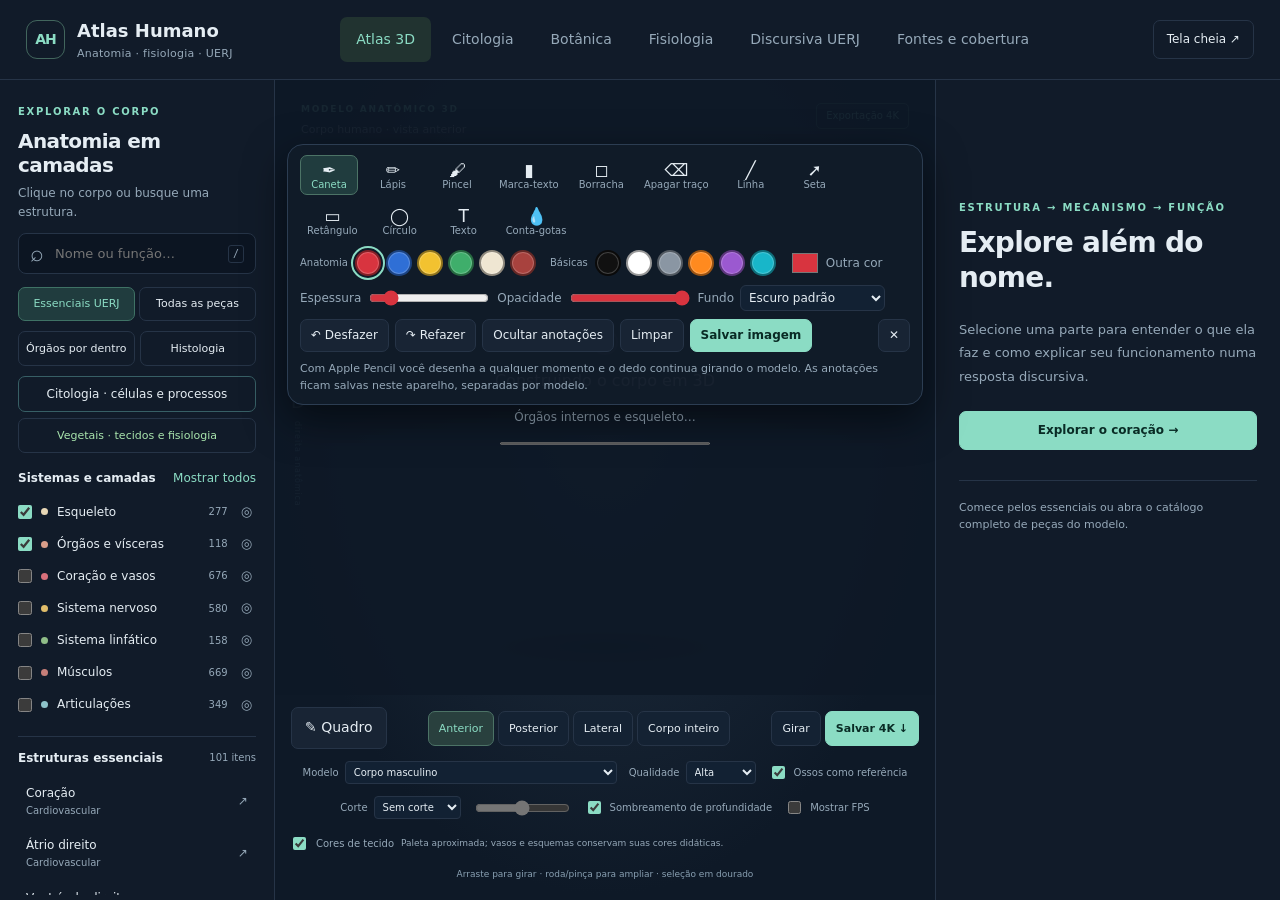
==== index.html @ 02a6680e "Quadro de anotações sobre o atlas Botão "✎ Quadro": caneta com pressão do Apple Pencil, lápis, pince" ====
<!doctype html>
<html lang="pt-BR">
<head>
  <meta charset="utf-8"><meta name="viewport" content="width=device-width,initial-scale=1,viewport-fit=cover">
  <meta name="theme-color" content="#111b29">
  <meta name="apple-mobile-web-app-capable" content="yes">
  <meta name="apple-mobile-web-app-status-bar-style" content="black-translucent">
  <meta name="apple-mobile-web-app-title" content="Atlas Humano">
  <link rel="manifest" href="manifest.webmanifest">
  <link rel="apple-touch-icon" href="icons/atlas-192.png">
  <title>Atlas Humano · Anatomia e fisiologia para a UERJ</title>
  <link rel="icon" href="data:image/svg+xml,%3Csvg xmlns='http://www.w3.org/2000/svg' viewBox='0 0 40 40'%3E%3Crect width='40' height='40' rx='10' fill='%23111b29'/%3E%3Cpath d='M8 22h7l4-12 4 21 4-9h5' fill='none' stroke='%238bdcc4' stroke-width='3'/%3E%3C/svg%3E">
  <link rel="stylesheet" href="styles.css">
  <script type="importmap">{"imports":{"three":"./vendor/build/three.module.js","three/addons/":"./vendor/examples/jsm/"}}</script>
</head>
<body>
  <header class="app-header">
    <a class="brand" href="#atlas" aria-label="Atlas Humano, início"><span class="brand-mark">AH</span><span>Atlas Humano<small>Anatomia · fisiologia · UERJ</small></span></a>
    <nav class="main-nav" aria-label="Áreas do programa">
      <button data-view="atlas" class="active" aria-pressed="true">Atlas 3D</button>
      <button id="go-cytology" aria-pressed="false">Citologia</button>
      <button id="go-botany" aria-pressed="false">Botânica</button>
      <button data-view="physiology" aria-pressed="false">Fisiologia</button>
      <button data-view="practice" aria-pressed="false">Discursiva UERJ</button>
      <button data-view="about" aria-pressed="false">Fontes e cobertura</button>
    </nav>
    <button class="quiet header-action" id="fullscreen" title="Abrir em tela cheia">Tela cheia ↗</button>
  </header>
  <div id="notice" class="notice" role="alert" hidden></div>
  <main>
    <section id="view-atlas" class="view atlas-layout" aria-label="Atlas anatômico tridimensional">
      <aside class="catalog-panel" id="catalog-panel">
        <button class="drawer-close tablet-only" data-close-drawer aria-label="Fechar catálogo">✕</button>
        <div class="panel-heading"><span class="eyebrow" id="catalog-eyebrow">EXPLORAR O CORPO</span><h1 id="catalog-heading">Anatomia em camadas</h1><p id="catalog-description">Clique no corpo ou busque uma estrutura.</p></div>
        <label class="search-field"><span aria-hidden="true">⌕</span><input id="search" type="search" placeholder="Nome ou função…" aria-label="Buscar estruturas por nome ou função" autocapitalize="none" spellcheck="false"><kbd>/</kbd></label>
        <div class="catalog-tabs" role="group" aria-label="Tipo de catálogo"><button id="core-tab" class="active" aria-pressed="true">Essenciais UERJ</button><button id="all-tab" aria-pressed="false">Todas as peças</button></div>
        <div class="study-tabs" role="group" aria-label="Explorar estruturas internas e tecidos"><button id="internal-tab" aria-pressed="false">Órgãos por dentro</button><button id="histology-tab" aria-pressed="false">Histologia</button></div>
        <div class="study-tabs cytology-tab-row"><button id="cytology-tab" aria-pressed="false">Citologia · células e processos</button></div>
        <div class="study-tabs botany-tab-row"><button id="botany-tab" aria-pressed="false">Vegetais · tecidos e fisiologia</button></div>
        <label id="botany-filter" class="study-filter" hidden>Tema <select id="botany-category"><option value="all">Todos os temas</option></select></label>
        <label id="study-filter" class="study-filter" hidden>Sistema <select id="study-system"><option value="all">Todos os sistemas</option></select></label>
        <label id="cytology-filter" class="study-filter" hidden>Tema <select id="cytology-category"><option value="all">Todos os temas</option></select></label>
        <div id="body-layer-controls">
        <div class="layer-heading"><h2>Sistemas e camadas</h2><button id="toggle-layers" class="text-button">Mostrar todos</button></div>
        <div id="layers" class="layer-list"></div>
        </div>
        <div class="list-heading"><h2 id="list-title">Estruturas essenciais</h2><span id="list-count"></span></div>
        <div id="structure-list" class="structure-list" aria-label="Catálogo de estruturas"></div>
        <div class="catalog-footer"><span class="status-dot"></span><span id="asset-status">Preparando o atlas…</span></div>
        <div class="offline-tools"><button id="download-offline" disabled>Disponível off-line</button><span id="offline-status" role="status">Preparando acesso off-line…</span><small id="install-hint" hidden>No Safari: Compartilhar → Adicionar à Tela de Início.</small></div>
      </aside>
      <div class="viewer-panel">
        <div class="viewer-top"><div><span class="eyebrow">MODELO ANATÔMICO 3D</span><p id="model-caption">Corpo humano · vista anterior</p></div><span class="quality-badge">Exportação 4K</span></div>
        <div id="viewport" class="viewport" role="img" aria-label="Modelo anatômico 3D. Arraste para girar, use a roda para aproximar; selecione também pelo catálogo."><canvas id="anatomy-canvas"></canvas><div id="selected-marker" aria-hidden="true" hidden><span></span></div><div id="hover-label" hidden></div><div id="fps-meter" class="fps-meter" aria-live="off" hidden></div><div id="selected-label" hidden></div><div class="orientation-label">D <span>direita anatômica</span></div><div class="viewer-loading" id="viewer-loading"><span class="loader"></span><strong>Construindo o corpo em 3D</strong><span id="load-detail">Carregando modelos locais…</span><progress id="load-progress" max="7" value="0"></progress></div></div>
        <div class="viewer-tools"><button id="open-catalog" class="tablet-only tool-toggle" aria-controls="catalog-panel" aria-expanded="false">☰ Catálogo</button><button id="open-board" class="tool-toggle" aria-pressed="false" title="Quadro de anotações">✎ Quadro</button><div class="camera-controls" role="group" aria-label="Vistas anatômicas"><button data-camera="front" class="active">Anterior</button><button data-camera="back">Posterior</button><button data-camera="left">Lateral</button><button id="fit-body">Corpo inteiro</button></div><div class="viewer-actions"><button id="auto-rotate" aria-pressed="false">Girar</button><button id="export-4k" class="primary">Salvar 4K ↓</button></div><button id="open-settings" class="tablet-only tool-toggle" aria-controls="viewer-settings" aria-expanded="false">Ajustes</button><button id="open-detail" class="tablet-only tool-toggle" aria-controls="detail-drawer" aria-expanded="false">Detalhes</button></div>
        <div id="board-panel" class="board-panel" hidden></div>
        <div id="study-path" class="study-path" hidden><button id="study-back">Voltar ao corpo</button><span id="study-path-label"></span><button id="study-related">Ver histologia</button></div>
        <div id="viewer-settings" class="viewer-settings">
        <div class="viewer-options"><label>Modelo <select id="model-mode"><option value="body">Corpo masculino</option><option value="female">Reprodutor feminino</option></select></label><label>Qualidade <select id="quality"><option value="1">Leve</option><option value="1.5" selected>Alta</option><option value="2">Máxima</option></select></label><label class="check"><input type="checkbox" id="context-bones" checked> Ossos como referência</label><label>Corte <select id="clip-mode"><option value="none">Sem corte</option><option value="sagittal">Sagital</option><option value="coronal">Coronal</option><option value="transverse">Transversal</option></select></label><input id="clip-position" type="range" min="0" max="100" value="50" aria-label="Posição do corte" disabled><label class="check"><input type="checkbox" id="ambient-occlusion" checked> Sombreamento de profundidade</label><label class="check"><input type="checkbox" id="show-fps"> Mostrar FPS</label></div>
        <label id="representation-controls" class="representation-controls" hidden>Vista <select id="model-representation"><option value="reference">Modelo anatômico</option><option value="diagram">Esquema funcional</option></select><small>Referência anatômica e explicação dos processos.</small></label>
        <label class="tissue-color-control"><input type="checkbox" id="tissue-colors" checked> Cores de tecido <small>Paleta aproximada; vasos e esquemas conservam suas cores didáticas.</small></label>
        <div class="viewer-help">Arraste para girar · roda/pinça para ampliar · seleção em dourado<span id="render-status"></span></div>
        </div>
      </div>
      <div class="detail-drawer" id="detail-drawer">
      <div class="drawer-grip tablet-only"><span class="grip-bar" aria-hidden="true"></span><button class="drawer-close" data-close-drawer aria-label="Fechar detalhes">✕</button></div>
      <aside class="detail-panel" id="detail-panel" aria-live="polite">
        <div class="detail-empty"><span class="eyebrow">ESTRUTURA → MECANISMO → FUNÇÃO</span><h2>Explore além do nome.</h2><p>Selecione uma parte para entender o que ela faz e como explicar seu funcionamento numa resposta discursiva.</p><button id="start-heart" class="primary">Explorar o coração →</button><div class="empty-tip">Comece pelos essenciais ou abra o catálogo completo de peças do modelo.</div></div>
      </aside>
      </div>
      <div id="drawer-scrim" class="drawer-scrim" hidden></div>
    </section>
    <section id="view-physiology" class="view content-view" hidden>
      <div class="content-intro"><span class="eyebrow">RELAÇÕES DE CAUSA E EFEITO</span><h1>Veja a fisiologia funcionar.</h1><p>Altere condições e observe mecanismos. As curvas são modelos didáticos; as escalas e limitações aparecem em cada módulo.</p></div>
      <div class="simulation-layout"><aside id="simulation-list" class="module-list" aria-label="Módulos de fisiologia"></aside><article id="simulation-panel" class="simulation-panel"></article></div>
      <section id="physiology-library" class="physiology-library" aria-label="Biblioteca de mecanismos fisiológicos dos órgãos"></section>
    </section>
    <section id="view-practice" class="view content-view" hidden>
      <div class="content-intro"><span class="eyebrow">BIOLOGIA DISCURSIVA</span><h1>Do modelo à explicação.</h1><p>Questões autorais inspiradas na UERJ. Treine nome técnico, mecanismo e consequência.</p></div>
      <div class="practice-toolbar"><label>Sistema <select id="practice-system"><option value="all">Todos os sistemas</option></select></label><button id="next-question" class="primary">Outra questão →</button></div>
      <article id="practice-panel" class="practice-panel"></article>
    </section>
    <section id="view-about" class="view content-view" hidden>
      <div class="content-intro"><span class="eyebrow">TRANSPARÊNCIA DO ATLAS</span><h1>Fontes, cobertura e representação.</h1><p>Um atlas educacional para explorar anatomia e conectar estruturas à fisiologia.</p></div><div id="about-content" class="about-grid"></div>
    </section>
  </main>
  <div id="toast" class="toast" role="status" hidden></div>
  <script type="module" src="app.js"></script>
</body>
</html>
---- styles.css ----
@font-face{font-family:Atlas;src:local("Segoe UI");font-display:swap}
:root{color-scheme:dark;--bg:#0c1420;--panel:#111b29;--surface:#182434;--text:#e5edf3;--muted:#96a9b9;--accent:#8bdcc4;--line:#263447;--selected:#203c3e;--danger:#f6ac9d;--radius:12px;font-family:Atlas,"Segoe UI",system-ui,sans-serif}
*{box-sizing:border-box}body{margin:0;background:var(--bg);color:var(--text);font-size:14px;line-height:1.55}button,input,select,textarea{font:inherit}button,a,select{touch-action:manipulation}button{border:1px solid var(--line);border-radius:7px;color:var(--text);background:var(--surface);padding:9px 13px;cursor:pointer;transition:background .15s,border-color .15s}button:hover{background:#223448;border-color:#637d8e}button:disabled{opacity:.45;cursor:wait}button:focus-visible,input:focus-visible,select:focus-visible,textarea:focus-visible,a:focus-visible{outline:2px solid var(--accent);outline-offset:3px}button.primary{background:var(--accent);color:#092b25;border-color:var(--accent);font-weight:600}button.primary:hover{background:#b2ebda}button.quiet{background:transparent}button.text-button{padding:0;background:none;border:0;color:var(--accent);font-size:12px}a{color:var(--accent);text-underline-offset:3px}h1,h2,h3,p{margin-top:0}h1{font-size:25px;line-height:1.22;font-weight:600;letter-spacing:-.6px}h2{font-size:18px;font-weight:600}h3{font-size:15px;font-weight:600}.eyebrow{display:block;font-size:10px;font-weight:600;letter-spacing:1.75px;color:var(--accent);margin-bottom:9px}.app-header{height:80px;padding:0 26px;display:flex;align-items:center;border-bottom:1px solid var(--line);gap:28px;background:var(--panel)}.brand{display:flex;align-items:center;gap:12px;text-decoration:none;color:var(--text);font-size:18px;font-weight:600;flex-shrink:0}.brand small{display:block;font-size:11px;font-weight:400;letter-spacing:.25px;color:var(--muted)}.brand-mark{display:grid;place-items:center;width:39px;height:39px;border:1px solid #42665d;border-radius:11px;color:var(--accent);font-size:14px;letter-spacing:-1px}.main-nav{display:flex;gap:5px;margin:auto}.main-nav button{background:transparent;border:0;color:var(--muted);padding:12px 16px;white-space:nowrap}.main-nav button.active{background:#213330;color:var(--accent)}.header-action{font-size:12px}.notice{padding:14px 24px;background:#412d26;color:#ffd7c4}.view[hidden]{display:none!important}.atlas-layout{display:grid;grid-template-columns:275px minmax(320px,1fr) 345px;min-height:calc(100dvh - 80px)}.catalog-panel{padding:24px 18px 14px;background:var(--panel);border-right:1px solid var(--line);display:flex;flex-direction:column;height:calc(100dvh - 80px);min-height:650px}.panel-heading h1{font-size:20px;margin-bottom:7px}.panel-heading p{font-size:12px;color:var(--muted)}.search-field{display:flex;align-items:center;background:#0c1522;border:1px solid var(--line);border-radius:8px;padding:8px 11px;gap:9px}.search-field>span{font-size:23px;line-height:1;color:var(--muted)}.search-field input{background:none;border:0;outline:0;color:var(--text);width:100%;min-width:0;font-size:13px}.search-field kbd{font-size:10px;color:var(--muted);border:1px solid var(--line);border-radius:3px;padding:0 4px}.catalog-tabs{display:flex;margin:13px 0 20px;gap:4px}.catalog-tabs button{font-size:11px;flex:1;padding:7px 4px;background:transparent}.catalog-tabs .active{background:var(--selected);border-color:#3f7265;color:var(--accent)}.layer-heading,.list-heading{display:flex;align-items:center;justify-content:space-between;gap:5px}.layer-heading h2,.list-heading h2{font-size:12px;margin:0}.layer-list{padding:8px 0 15px}.layer-row{display:flex;align-items:center;gap:9px;padding:5px 0;font-size:12px}.layer-row input{accent-color:var(--accent);margin:0;width:14px;height:14px}.layer-color{width:7px;height:7px;border-radius:50%;background:var(--system-color)}.layer-row .layer-text{flex:1}.layer-row .layer-count{font-size:10px;color:var(--muted)}.layer-row button{padding:1px 4px;border:0;background:transparent;font-size:13px;color:var(--muted)}.list-heading{padding:12px 0 8px;border-top:1px solid var(--line)}.list-heading span{font-size:10px;color:var(--muted)}.structure-list{flex:1;overflow-y:auto;min-height:120px;scrollbar-width:thin;scrollbar-color:#34475b transparent}.structure-item{display:flex;align-items:center;gap:9px;padding:9px 8px;width:100%;border:0;border-radius:6px;text-align:left;background:transparent}.structure-item:hover{background:#1b2c3d}.structure-item.active{background:var(--selected)}.structure-item .item-text{min-width:0;flex:1}.structure-item strong{display:block;font-size:12px;font-weight:500}.structure-item small{display:block;color:var(--muted);font-size:10px;overflow:hidden;text-overflow:ellipsis;white-space:nowrap}.structure-item .item-arrow{font-size:12px;color:var(--muted)}.structure-item .no-mesh{font-size:9px;color:#deb782}.catalog-footer{padding-top:13px;color:var(--muted);font-size:10px;display:flex;gap:7px;align-items:center}.status-dot{width:6px;height:6px;border-radius:50%;background:var(--accent)}.viewer-panel{position:relative;display:flex;flex-direction:column;background:radial-gradient(ellipse at 50% 40%,#202f40 0%,#0e1927 70%);height:calc(100dvh - 80px);min-height:650px}.viewer-top{position:absolute;top:23px;left:26px;right:26px;z-index:2;display:flex;align-items:flex-start;justify-content:space-between;pointer-events:none}.viewer-top .eyebrow{font-size:9px;margin-bottom:4px}.viewer-top p{font-size:11px;color:var(--muted)}.quality-badge{font-size:10px;padding:4px 9px;border:1px solid #426b61;border-radius:5px;color:var(--accent)}.viewport{flex:1;position:relative;min-height:390px;overflow:hidden}.viewport canvas{width:100%;height:100%;display:block;touch-action:none;outline:none}.orientation-label{position:absolute;top:50%;left:16px;color:#779aab;font-size:18px;pointer-events:none}.orientation-label span{display:block;font-size:8px;writing-mode:vertical-rl;letter-spacing:.9px;margin-top:5px}.viewer-loading{position:absolute;inset:0;display:flex;align-items:center;justify-content:center;gap:14px;flex-direction:column;background:#0e1927ee;z-index:3}.viewer-loading[hidden]{display:none}.viewer-loading strong{font-size:16px;font-weight:500}.viewer-loading>span:not(.loader){font-size:12px;color:var(--muted)}.viewer-loading progress{width:210px;height:5px;accent-color:var(--accent)}.loader{width:26px;height:26px;border:2px solid #334757;border-top-color:var(--accent);border-radius:50%;animation:spin 1s linear infinite}@keyframes spin{to{transform:rotate(360deg)}}.viewer-tools{display:flex;gap:10px;justify-content:space-between;align-items:center;padding:12px 16px 8px;flex-wrap:wrap}.camera-controls,.viewer-actions{display:flex;gap:4px}.camera-controls button,.viewer-actions button{font-size:11px;padding:8px 10px;background:#142233}.camera-controls button.active{background:#29403e;color:var(--accent);border-color:#4c7366}.viewer-actions .primary{background:var(--accent)}.viewer-actions button[aria-pressed=true]{border-color:var(--accent);color:var(--accent)}.viewer-options{display:flex;align-items:center;justify-content:center;gap:12px;padding:4px 16px 8px;flex-wrap:wrap}.viewer-options label{font-size:10px;color:var(--muted);display:flex;gap:6px;align-items:center}.viewer-options select{padding:4px;border:1px solid var(--line);border-radius:4px;background:#122133;color:var(--text);font-size:10px}.viewer-options .check input{accent-color:var(--accent)}.viewer-options>input{width:95px;accent-color:var(--accent)}.viewer-help{padding:8px 16px 14px;font-size:9px;color:#89a0b2;text-align:center}.viewer-help span{display:block;margin-top:4px;color:#688291}#hover-label,#selected-label{position:absolute;z-index:2;max-width:260px;pointer-events:none;border-radius:7px;padding:8px 12px;font-size:12px;border:1px solid #517768;background:#122c27ee;color:#d7ffee;box-shadow:0 3px 15px #0004}#selected-label{bottom:18px;left:50%;transform:translateX(-50%);max-width:85%;text-align:center}#selected-label small{display:block;font-size:10px;color:#9bd7c3}.detail-panel{padding:25px 23px;background:var(--panel);border-left:1px solid var(--line);height:calc(100dvh - 80px);min-height:650px;overflow-y:auto;scrollbar-width:thin;scrollbar-color:#34475b transparent}.detail-empty{padding-top:95px}.detail-empty h2{font-size:28px;letter-spacing:-.7px;line-height:1.25}.detail-empty p{color:var(--muted);font-size:13px;line-height:1.8}.detail-empty .primary{margin-top:10px;width:100%;font-size:12px}.empty-tip{font-size:11px;color:var(--muted);margin-top:30px;border-top:1px solid var(--line);padding-top:18px}.system-tag{display:inline-block;font-size:10px;color:var(--accent);border:1px solid #3e655b;border-radius:5px;padding:3px 7px;margin-bottom:14px}.detail-name{font-size:25px;font-weight:600;letter-spacing:-.5px;line-height:1.2;margin-bottom:7px}.detail-original{font-size:11px;color:var(--muted);margin-bottom:18px;overflow-wrap:anywhere}.detail-controls{display:flex;gap:5px;flex-wrap:wrap;padding-bottom:18px}.detail-controls button{font-size:11px;padding:7px 9px}.detail-block{padding:16px 0;border-top:1px solid var(--line)}.detail-block h3{font-size:10px;letter-spacing:1px;text-transform:uppercase;margin-bottom:8px;color:var(--muted)}.detail-block p{font-size:13px;line-height:1.75;margin:0}.detail-block.mechanism{color:#d0e8de}.detail-block.uerj{border-left:2px solid var(--accent);padding:14px;background:#192d2d;border-top:0;border-radius:0 7px 7px 0;margin:12px 0}.detail-block.uerj h3{color:var(--accent)}.detail-block.mistake p{font-size:12px;color:#f0c1a9}.detail-footnote{font-size:10px;color:var(--muted);margin-top:14px}.opacity-control{display:flex;align-items:center;gap:8px;color:var(--muted);font-size:11px;margin:5px 0 15px}.opacity-control input{accent-color:var(--accent);width:100%}.content-view{max-width:1280px;margin:auto;padding:45px 40px 80px}.content-intro{max-width:700px;margin-bottom:30px}.content-intro h1{font-size:36px;letter-spacing:-1px}.content-intro p{color:var(--muted);font-size:15px}.simulation-layout{display:grid;grid-template-columns:260px 1fr;gap:28px}.module-list{display:flex;flex-direction:column;gap:5px}.module-list button{text-align:left;padding:14px 15px;background:var(--panel);border-color:transparent}.module-list button.active{background:var(--selected);border-color:#3f7265}.module-list button small{display:block;font-size:11px;color:var(--muted);margin-top:3px}.simulation-panel,.practice-panel{background:var(--panel);padding:30px;border:1px solid var(--line);border-radius:var(--radius)}.simulation-panel>p{color:var(--muted)}.simulation-controls{display:grid;grid-template-columns:repeat(auto-fit,minmax(210px,1fr));gap:20px;margin:25px 0}.sim-parameter label{display:flex;justify-content:space-between;font-size:13px;gap:10px}.sim-parameter label output{font-variant-numeric:tabular-nums;color:var(--accent);white-space:nowrap}.sim-parameter input{width:100%;margin-top:10px;accent-color:var(--accent)}.sim-parameter small{font-size:10px;color:var(--muted)}.sim-chart{width:100%;height:290px;background:#0e1927;border-radius:9px;display:block}.sim-chart text{font-family:inherit}.sim-results{display:grid;grid-template-columns:1fr 1fr;gap:15px;margin:18px 0}.sim-result{padding:15px 17px;background:#1a2d33;border-radius:8px}.sim-result span{font-size:11px;color:var(--muted);display:block}.sim-result strong{font-size:20px;color:var(--accent);font-weight:500}.sim-result small{display:block;color:var(--muted);font-size:10px}.sim-explanation{border-left:2px solid var(--accent);padding-left:15px;line-height:1.8}.sim-explanation h3{margin-bottom:5px}.sim-explanation p{margin-bottom:10px}.sim-caveat{font-size:11px;color:var(--muted);border-top:1px solid var(--line);margin-top:20px;padding-top:15px}.sim-question{margin-top:20px;border-top:1px solid var(--line);padding-top:18px}.sim-question summary{cursor:pointer;color:var(--accent)}.sim-question p{padding-top:12px;margin-bottom:5px}.practice-toolbar{display:flex;justify-content:space-between;gap:15px;align-items:center;margin-bottom:20px}.practice-toolbar label{display:flex;gap:10px;align-items:center}.practice-toolbar select{background:var(--surface);color:var(--text);border:1px solid var(--line);border-radius:7px;padding:9px 12px}.practice-panel{max-width:850px;margin:auto}.question-index{font-size:11px;color:var(--accent);margin-bottom:12px}.practice-panel h2{font-size:23px}.practice-panel p{line-height:1.85}.practice-panel textarea{width:100%;min-height:150px;resize:vertical;background:#0c1522;color:var(--text);padding:14px;border:1px solid var(--line);border-radius:8px;margin-bottom:15px}.practice-actions{display:flex;gap:10px}.answer-panel{margin-top:22px;padding:20px;background:#1b3030;border-radius:8px}.answer-panel h3{color:var(--accent)}.answer-panel .rubric{font-size:12px;color:var(--muted)}.about-grid{display:grid;grid-template-columns:1fr 1fr;gap:20px}.about-section{background:var(--panel);border:1px solid var(--line);border-radius:12px;padding:26px}.about-section h2{font-size:20px}.about-section p,.about-section li{color:var(--muted);line-height:1.8;font-size:13px}.about-section ul{padding-left:18px}.about-section a{overflow-wrap:anywhere}.about-section.full{grid-column:1/-1}.coverage-stats{display:flex;gap:28px;margin-bottom:20px}.coverage-stats strong{display:block;font-size:29px;color:var(--accent);font-weight:500}.coverage-stats small{font-size:11px;color:var(--muted)}.toast{position:fixed;bottom:25px;left:50%;transform:translateX(-50%);background:#24483e;border:1px solid #5c8d7a;border-radius:9px;padding:12px 20px;z-index:10;max-width:90vw;font-size:13px;text-align:center}.unavailable{padding:12px;font-size:12px;color:var(--muted)}.model-availability{font-size:11px;padding:8px 10px;background:#2b2a24;color:#dbc998;border-radius:6px;margin-bottom:16px}.mobile-catalog{display:none}
@media(min-width:1800px){.atlas-layout{grid-template-columns:320px minmax(400px,1fr) 410px}.detail-panel{padding:32px}.detail-block p{font-size:15px}.catalog-panel{padding:28px}.structure-item strong{font-size:14px}.layer-row{font-size:14px}.viewer-help{font-size:11px}.viewer-tools button{font-size:13px}.viewer-options label,.viewer-options select{font-size:12px}}
@media(max-width:1200px){.atlas-layout{grid-template-columns:245px minmax(290px,1fr) 290px}.app-header{padding:0 18px;gap:15px}.main-nav button{padding:10px;font-size:12px}.header-action{display:none}.detail-panel{padding:22px 18px}.viewer-tools{padding:10px}.camera-controls button,.viewer-actions button{padding:7px;font-size:10px}.viewer-options{gap:7px}.content-view{padding:35px 25px}}
@media(max-width:960px){.atlas-layout{grid-template-columns:245px 1fr}.detail-panel{grid-column:1/-1;height:auto;min-height:0;border-left:0;border-top:1px solid var(--line);padding:25px;overflow:visible}.detail-empty{padding-top:0}.detail-empty h2{font-size:25px}.detail-empty .primary{max-width:250px}.detail-block{padding:14px 0}.catalog-panel,.viewer-panel{height:700px;min-height:0}.app-header{height:auto;min-height:80px;flex-wrap:wrap;padding:16px 20px;gap:14px}.main-nav{margin:0 0 0 auto}.brand small{font-size:10px}.main-nav button{font-size:11px;padding:9px}.simulation-layout{grid-template-columns:210px 1fr;gap:18px}.simulation-panel{padding:22px}}
@media(max-width:650px){.app-header{padding:14px 16px;gap:12px}.brand{font-size:16px}.brand-mark{width:34px;height:34px}.main-nav{width:100%;justify-content:space-between;gap:2px}.main-nav button{font-size:11px;padding:9px 7px}.atlas-layout{display:flex;flex-direction:column}.viewer-panel{height:600px;min-height:530px;order:0}.catalog-panel{order:1;height:auto;min-height:0;border-right:0;border-top:1px solid var(--line);padding:22px 18px}.detail-panel{order:2}.catalog-panel .panel-heading{display:none}.layer-list{display:grid;grid-template-columns:1fr 1fr;gap:0 14px}.structure-list{max-height:280px;min-height:160px}.viewer-top{left:18px;right:18px;top:18px}.viewer-tools{justify-content:center;gap:8px}.viewer-help{font-size:9px}.viewer-options>input{width:70px}.viewer-options label{font-size:10px}.content-view{padding:30px 18px 60px}.content-intro h1{font-size:28px}.content-intro p{font-size:13px}.simulation-layout{grid-template-columns:1fr}.module-list{display:grid;grid-template-columns:1fr 1fr}.module-list button{font-size:12px;padding:10px}.module-list button small{font-size:10px}.simulation-panel,.practice-panel{padding:20px}.sim-results{gap:8px}.sim-result{padding:12px}.sim-result strong{font-size:17px}.sim-chart{height:240px}.about-grid{grid-template-columns:1fr}.about-section.full{grid-column:auto}.practice-toolbar{align-items:flex-start;flex-wrap:wrap}.practice-toolbar label{font-size:12px}.practice-toolbar select{max-width:210px}.coverage-stats{gap:18px}.coverage-stats strong{font-size:24px}.detail-name{font-size:26px}.viewer-loading strong{font-size:14px}.sim-parameter input{min-height:32px}button{min-height:34px}}
@media(prefers-reduced-motion:reduce){*{transition:none!important}.loader{animation:none}}
.search-suggestion{font-size:11px;line-height:1.6;color:var(--accent);padding:10px 12px;border:1px solid #36594f;border-radius:7px;margin:6px 0 10px;background:#192d2d}
.offline-tools{display:flex;flex-direction:column;gap:6px;padding-top:12px;border-top:1px solid var(--line);margin-top:12px}
.offline-tools button{font-size:11px;padding:7px 9px;align-self:flex-start}.offline-tools span,.offline-tools small{font-size:10px;line-height:1.5;color:var(--muted)}
.touch-device button{min-height:44px}.touch-device .viewer-options select{min-height:38px;font-size:12px}.touch-device .viewer-options input[type=range],.touch-device .opacity-control input{min-height:40px}.touch-device .layer-row{min-height:44px}.touch-device .layer-row input[type=checkbox]{width:18px;height:18px}.touch-device .search-field input{font-size:16px}.touch-device .structure-item{min-height:50px}.touch-device .main-nav button{min-height:44px}.touch-device .offline-tools button{min-height:44px}.touch-device .viewer-help{font-size:11px}
@media (min-width:651px) and (max-width:1200px){.touch-device .atlas-layout{grid-template-columns:250px minmax(0,1fr)}.touch-device .catalog-panel,.touch-device .viewer-panel{height:calc(100dvh - 100px);min-height:620px}.touch-device .detail-panel{grid-column:1/-1;height:auto;min-height:0;border-left:0;border-top:1px solid var(--line);overflow:visible}.touch-device .detail-empty{padding-top:0}.touch-device .viewer-tools{gap:8px}.touch-device .viewer-actions{flex-wrap:wrap;justify-content:center}.touch-device .camera-controls{flex-wrap:wrap}.touch-device .viewer-options{padding:8px;gap:10px}.touch-device .app-header{height:auto;min-height:80px}.touch-device .simulation-layout{grid-template-columns:210px minmax(0,1fr)}}
body{padding-bottom:env(safe-area-inset-bottom)}
.catalog-panel{overflow-y:auto}
.tissue-color-control{display:flex;align-items:center;flex-wrap:wrap;gap:7px;padding:7px 14px;color:var(--muted);font-size:10px}.tissue-color-control input{accent-color:var(--accent)}.tissue-color-control small{font-size:9px}.touch-device .tissue-color-control{font-size:12px;min-height:44px}.touch-device .tissue-color-control input{width:18px;height:18px}.touch-device .tissue-color-control small{font-size:10px}
.study-tabs{display:flex;gap:5px;margin:-10px 0 16px}.study-tabs button{flex:1;font-size:11px;padding:8px 5px;background:transparent}.study-tabs button.active{background:#213b3c;border-color:#4c8074;color:var(--accent)}.study-filter{display:flex;align-items:center;gap:8px;font-size:11px;color:var(--muted);margin-bottom:12px}.study-filter select{min-width:0;width:100%;background:var(--surface);color:var(--text);border:1px solid var(--line);border-radius:6px;padding:8px;font-size:11px}.study-filter[hidden],.study-path[hidden],#body-layer-controls[hidden]{display:none}.study-path{display:flex;align-items:center;gap:8px;padding:9px 14px;border-top:1px solid var(--line);background:#152634}.study-path button{font-size:10px;padding:7px 9px;white-space:normal}.study-path span{flex:1;color:var(--muted);font-size:10px;min-width:0}.study-path button:last-child{color:var(--accent)}.study-intro{font-size:11px;color:var(--muted);margin:8px 0 14px;line-height:1.7}.study-links{display:flex;flex-wrap:wrap;gap:7px;margin:14px 0}.study-links button{font-size:11px;color:var(--accent)}.study-parts{border:1px solid #334959;background:#152330;border-radius:8px;padding:12px;margin:18px 0}.study-parts h3{font-size:12px;color:var(--accent);margin-bottom:9px}.study-parts-list{display:flex;flex-wrap:wrap;gap:5px}.study-parts-list button{font-size:10px;text-align:left;padding:6px 8px;background:#1b2c3b}.study-parts-list button.active{background:#29453f;border-color:#659989}.study-representation{font-size:11px;color:#c3ae8b;line-height:1.65;padding:10px 12px;background:#2b2822;border-radius:7px}.study-sources{font-size:10px;color:var(--muted);margin-top:14px}.study-empty-count{color:var(--accent)}.touch-device .study-filter select{min-height:44px}.touch-device .study-parts-list button{font-size:12px}.touch-device .study-tabs button{font-size:12px}
.cytology-tab-row{margin-top:-6px}.cytology-tab-row button{font-size:12px;border-color:#375f65}.cytology-tab-row button.active{background:#203d43;color:#9adfdc;border-color:#528c91}.cytology-ideas ul,.cytology-comparison ul{padding-left:18px;margin-bottom:0}.cytology-ideas li,.cytology-comparison li{font-size:12px;line-height:1.75;margin:7px 0}.cytology-sequence ol{padding-left:24px;margin-bottom:0}.cytology-sequence li{padding-left:4px;color:var(--accent);font-size:12px;margin:12px 0}.cytology-sequence li strong{color:var(--text)}.cytology-sequence p{margin:4px 0;color:var(--muted);font-size:12px;line-height:1.75}.cytology-related{padding:9px 0}.touch-device .cytology-related button{font-size:12px}
@media(max-width:650px){.main-nav{flex-wrap:wrap;justify-content:flex-start}.main-nav button{flex:1 0 auto}.cytology-tab-row button{font-size:12px}.cytology-ideas li,.cytology-comparison li,.cytology-sequence li,.cytology-sequence p{font-size:13px}}
.cytology-calculator{padding:14px;border:1px solid #385764;border-radius:8px;background:#152833;margin:18px 0}.cytology-calculator h3{font-size:13px;color:var(--accent)}.cytology-calculator label{display:flex;flex-wrap:wrap;align-items:center;gap:8px;font-size:12px;color:var(--text);margin:10px 0}.cytology-calculator input{width:90px;max-width:100%;padding:7px;background:#0d1c28;color:var(--text);border:1px solid var(--line);border-radius:5px}.cytology-calculator p{font-size:11px;line-height:1.75;color:var(--muted)}.cytology-calculator output{display:block;font-size:24px;font-weight:600;color:var(--accent);margin:12px 0}.cytology-table{overflow:auto;max-width:100%;font-size:10px}.cytology-table table{border-collapse:collapse;width:100%;min-width:270px}.cytology-table caption{text-align:left;padding:10px 0;color:var(--accent)}.cytology-table th,.cytology-table td{text-align:left;vertical-align:top;border-bottom:1px solid #2d4654;padding:8px 5px}.cytology-table th{font-weight:600}.cytology-table td:nth-child(n+3){font-variant-numeric:tabular-nums}.cytology-calc-note{margin:12px 0 0}.touch-device .cytology-calculator input{min-height:44px;font-size:16px}.touch-device .cytology-calculator p{font-size:12px}
/* Anatomical references and functional diagrams offer different views of the same organ. */
.representation-controls{display:flex;align-items:center;gap:8px;flex-wrap:wrap;font-size:11px;color:var(--muted,#9fb9c8);padding:8px 16px 0}
.representation-controls select{padding:5px 8px;border-radius:6px;background:#132333;color:#cbe6eb;border:1px solid #304354;font:inherit}
.representation-controls small{font-size:10px}
.representation-controls[hidden]{display:none}
.study-direct-selection{margin:0 0 14px;font-size:12px;color:var(--accent);width:100%;text-align:left}
.touch-device .representation-controls select{min-height:44px;max-width:100%}
.touch-device .study-parts-list button{min-height:44px}
#selected-marker{position:absolute;z-index:3;width:28px;height:28px;transform:translate(-50%,-50%);border:2px solid #ffd36b;border-radius:50%;box-shadow:0 0 0 2px #111b29aa,0 0 12px #ffd36b88;pointer-events:none}
#selected-marker[hidden]{display:none}
#selected-marker span{position:absolute;inset:-3px;border:2px solid #ffd36b;border-radius:50%;opacity:0}
#selected-marker.selection-pulse span{animation:selected-marker-pulse 1s ease-out 2}
@keyframes selected-marker-pulse{0%{transform:scale(1);opacity:.8}100%{transform:scale(2.3);opacity:0}}
@media(prefers-reduced-motion:reduce){#selected-marker.selection-pulse span{animation:none}}
.learning-detail{padding:17px 0;border-top:1px solid var(--line);margin-top:15px}.learning-detail>h3,.learning-profile>summary,.microscopy-reference>summary{font-size:13px;color:var(--accent);line-height:1.6}.learning-section{padding:8px 0}.learning-section h4{font-size:11px;color:#cfdeea;line-height:1.7;margin:0 0 5px}.learning-section p{font-size:12px;color:var(--muted);line-height:1.8;margin:0}.learning-profile,.microscopy-reference{padding:13px;border:1px solid #355464;border-radius:8px;margin:16px 0;background:#132432}.learning-profile summary,.microscopy-reference summary{cursor:pointer}.microscopy-reference figure{margin:14px 0 0}.microscopy-reference img{width:100%;height:auto;max-height:350px;object-fit:contain;background:#e9e1df;border-radius:5px}.microscopy-reference figcaption{font-size:11px;line-height:1.7;color:var(--muted);margin:10px 0}.microscopy-reference figure>a{font-size:11px;line-height:1.7}.physiology-library{margin-top:42px;padding-top:32px;border-top:1px solid var(--line)}.physiology-library-heading h2{font-size:26px;margin:9px 0}.physiology-library-heading p{font-size:13px;color:var(--muted);line-height:1.8}.physiology-library-toolbar{display:flex;gap:12px;margin:20px 0}.physiology-library-toolbar input,.physiology-library-toolbar select{padding:12px;background:#132432;color:var(--text);border:1px solid #355464;border-radius:7px;font:inherit;font-size:13px;min-width:0}.physiology-library-toolbar input{flex:1}.physiology-library-list{display:grid;grid-template-columns:repeat(2,minmax(0,1fr));gap:12px;align-items:start}.physiology-organ{padding:17px;border:1px solid #355464;border-radius:8px;background:#111e2d}.physiology-organ>summary{font-size:15px;cursor:pointer;color:#cfdeea;line-height:1.7}.physiology-organ .learning-profile{border:0;padding:0;background:transparent}.physiology-organ .learning-profile>summary{display:none}.physiology-organ button{margin-top:10px;font-size:12px}.touch-device .learning-section p{font-size:13px}.touch-device .learning-section h4{font-size:12px}@media(max-width:650px){.physiology-library-list{grid-template-columns:1fr}.physiology-library-toolbar{flex-direction:column}.physiology-library-toolbar input{font-size:16px}.learning-section p{font-size:13px}}
.touch-device .learning-profile>summary,.touch-device .microscopy-reference>summary,.touch-device .physiology-organ>summary{min-height:44px;padding:10px 0;font-size:14px;line-height:1.7}
.microscopy-examine{display:block;margin:12px 0;font-size:12px;min-height:44px}.microscopy-dialog{width:min(1200px,96vw);height:min(940px,94dvh);max-width:96vw;max-height:94dvh;margin:auto;padding:20px;border:1px solid #526a79;border-radius:12px;color:var(--text);background:var(--panel);box-shadow:0 20px 80px #0008;overflow:hidden}.microscopy-dialog[open]{display:flex;flex-direction:column;gap:12px}.microscopy-dialog::backdrop{background:#050b14dd}.microscopy-dialog-header{display:flex;align-items:center;justify-content:space-between;gap:15px}.microscopy-dialog-header h2{margin:0;font-size:18px;line-height:1.4}.microscopy-dialog-header button{flex-shrink:0;min-height:44px}.microscopy-dialog-toolbar{display:flex;align-items:center;gap:7px;flex-wrap:wrap}.microscopy-dialog-toolbar button{min-height:44px}.microscopy-zoom-status{font-size:12px;color:var(--accent);margin-left:auto}.microscopy-dialog-help{font-size:12px;color:var(--muted);margin:0;line-height:1.6}.microscopy-slide-viewport{position:relative;flex:1;min-height:120px;width:100%;overflow:hidden;background:#e8e4df;touch-action:none;outline-offset:3px;border-radius:6px;overscroll-behavior:contain}.microscopy-slide-viewport.can-pan{cursor:grab}.microscopy-slide-viewport.can-pan:active{cursor:grabbing}.microscopy-slide-viewport:focus-visible{outline:2px solid var(--accent)}.microscopy-slide-image{position:absolute;top:0;left:0;max-width:none;max-height:none;transform-origin:0 0;pointer-events:none;user-select:none;-webkit-user-select:none}.microscopy-dialog-footer{max-height:160px;overflow:auto;flex-shrink:0;font-size:11px;color:var(--muted);line-height:1.6}.microscopy-dialog-footer p{margin:0 0 5px}.microscopy-dialog-footer a{display:inline-block;padding:4px 0}@media(max-width:650px){.microscopy-dialog{padding:12px;gap:8px}.microscopy-dialog-header h2{font-size:15px}.microscopy-dialog-toolbar button{padding:8px 10px;font-size:12px}.microscopy-zoom-status{width:100%;margin:0}.microscopy-dialog-help{font-size:11px}.microscopy-dialog-footer{max-height:125px}}@media(prefers-reduced-motion:reduce){.microscopy-dialog,.microscopy-slide-image{animation:none!important;transition:none!important}}
.learning-scope-note{padding:12px;border-left:3px solid var(--accent);background:#142c36;color:#c0d7dd;font-size:12px;line-height:1.8}.organ-regulation-link{margin:12px 0;min-height:44px;font-size:12px;color:var(--accent)}.learning-section[data-organ-regulation]{border-left:3px solid #718bae;padding:10px 12px;background:#172b3a}.learning-section[data-organ-regulation]:focus{outline:2px solid var(--accent);outline-offset:3px}

.study-connections{margin:14px 0;padding:12px;border:1px solid #3a6871;border-radius:12px;background:#122c34}
.study-connections h3{margin-top:0;color:var(--accent);font-size:14px}
.study-connection-path{display:flex;gap:6px;flex-wrap:wrap;margin-bottom:10px}
.study-connection-path button,.study-connection-card button,.study-organ-return{min-height:44px;white-space:normal;text-align:left}
.study-connection-path button{font-size:11px;padding:7px 9px}
.study-connection-card{border-top:1px solid #2c4954;padding-top:10px;margin-top:10px}
.study-connection-card button{width:100%;font-size:13px;font-weight:600;color:#d7f5eb}
.study-connection-card small{display:block;margin-top:5px;color:#8ab8b0;font-size:10px}
.study-connection-card p,.study-connection-relation{font-size:12px;line-height:1.75;color:#c4dbe0}
.study-organ-return{margin-top:10px;color:var(--accent);width:100%}
.microscopy-annotations-overlay{position:absolute;inset:0;pointer-events:none;overflow:hidden}
.microscopy-annotation-marker{position:absolute;transform:translate(-50%,-50%);pointer-events:auto;width:44px;min-height:44px;padding:0;border-radius:50%;background:#173748d9;color:#fff;border:2px solid #f4ce76;font-weight:700}
.microscopy-annotation-marker[aria-pressed=true],.microscopy-annotation-item[aria-pressed=true]{background:#f4ce76;color:#182331}
.microscopy-annotation-section{padding:12px 16px}
.microscopy-annotation-list{display:flex;gap:8px;flex-wrap:wrap}
.microscopy-annotation-item{min-height:44px}
.microscopy-annotation-description{font-size:13px;line-height:1.7}
.microscopy-compare{min-height:44px;white-space:normal}

.microscopy-annotation-section{max-height:210px;overflow:auto;flex-shrink:0}
.model-coverage p{font-size:12px;line-height:1.8;color:var(--muted)}
.model-coverage a{font-size:12px;display:inline-block;padding:10px 0}
.model-coverage-scroll{overflow:auto;max-height:500px}
.model-coverage-table{border-collapse:collapse;width:100%;font-size:12px}
.model-coverage-table caption{text-align:left;color:var(--muted);padding:10px 0;line-height:1.7}
.model-coverage-table th,.model-coverage-table td{text-align:left;padding:12px;border-bottom:1px solid var(--line);vertical-align:top}
@media(max-height:700px){.microscopy-dialog{overflow:auto}.microscopy-slide-viewport{flex:none;height:42vh;min-height:140px}.microscopy-dialog-footer,.microscopy-annotation-section{max-height:none;overflow:visible}}

.main-nav{min-width:0;overflow-x:auto;overscroll-behavior-inline:contain}.main-nav button{flex-shrink:0;white-space:nowrap}.botany-tab-row button{width:100%;color:#a9e5ad}.botany-learning p{font-size:12px;line-height:1.8;color:var(--muted)}
.viewer-options label[hidden]{display:none}
.entry-context-note,.surface-retry{padding:12px;border:1px solid #456375;border-radius:7px;color:#c5dbe5;background:#162937;font-size:12px;line-height:1.7;margin:14px 0}.surface-retry button{margin-top:8px;min-height:44px}.practice-draft-status{font-size:12px;color:var(--accent);min-height:1.7em}.practice-rubric{padding-left:22px;line-height:1.8}.practice-rubric li{margin:9px 0}.practice-rubric strong{color:var(--accent)}

/* Tablet layout (tablet-ui.js): full-screen viewer, catalog/details/settings as drawers, 44px touch targets. */
.tablet-only{display:none}
.viewer-settings,.detail-drawer{display:contents}
.tablet-ui{--header-h:calc(60px + env(safe-area-inset-top));--ease-out:cubic-bezier(.22,.8,.24,1);--sheet-h:min(52%,560px);--drawer-w:min(390px,40vw)}
.tablet-ui [hidden]{display:none!important}
.tablet-ui body{font-size:15px;padding-bottom:0;overscroll-behavior:none}
.tablet-ui .app-header{position:relative;z-index:8;height:var(--header-h);min-height:0;flex-wrap:nowrap;gap:16px;padding:env(safe-area-inset-top) max(18px,env(safe-area-inset-right)) 0 max(18px,env(safe-area-inset-left))}
.tablet-ui .brand{font-size:17px}.tablet-ui .brand small{display:none}.tablet-ui .brand-mark{width:36px;height:36px}
.tablet-ui .main-nav{margin:0 0 0 auto;gap:4px;width:auto}
.tablet-ui .main-nav button{flex:0 0 auto;min-height:44px;padding:0 14px;font-size:14px;border-radius:11px}
.tablet-portrait .main-nav button{padding:0 10px;font-size:13px}
.tablet-ui .header-action{display:none}
.tablet-ui .tablet-only{display:inline-flex;align-items:center;justify-content:center}
.tablet-ui .atlas-layout{display:block;position:relative;height:calc(100dvh - var(--header-h));min-height:0;overflow:hidden}
.tablet-ui .viewer-panel{height:100%;min-height:0}
.tablet-ui .viewport{min-height:0}
.tablet-ui .viewer-top{top:16px;left:max(20px,env(safe-area-inset-left));right:20px}
.tablet-ui .viewer-top .eyebrow{font-size:11px}.tablet-ui .viewer-top>div{min-width:0;max-width:min(620px,100%)}.tablet-ui .viewer-top p{font-size:13px;margin:0;white-space:nowrap;overflow:hidden;text-overflow:ellipsis}
.tablet-ui .quality-badge{display:none}
.tablet-ui .orientation-label{left:max(16px,env(safe-area-inset-left))}

/* Floating toolbar */
.tablet-ui .viewer-tools{position:absolute;z-index:4;left:50%;bottom:calc(14px + env(safe-area-inset-bottom));transform:translateX(-50%);flex-wrap:nowrap;gap:4px;padding:6px;max-width:calc(100% - 24px);overflow-x:auto;scrollbar-width:none;border:1px solid #2c3d52;border-radius:17px;background:rgba(17,27,41,.95);box-shadow:0 12px 32px #0007;transition:bottom .34s var(--ease-out),left .34s var(--ease-out)}
.tablet-ui .viewer-tools button,.tablet-ui .viewer-actions button{min-height:44px;padding:0 13px;font-size:14px;border-radius:12px;white-space:nowrap;background:transparent;border-color:transparent}
.tablet-ui .camera-controls button.active{background:#29403e;border-color:#4c7366}
.tablet-ui .tool-toggle[aria-expanded=true]{background:var(--selected);border-color:#4c7366;color:var(--accent)}
.tablet-ui #open-catalog{color:var(--accent)}
.tablet-ui .atlas-layout[data-detail=open] .viewer-tools{left:calc((100% - var(--drawer-w) - 12px)/2)}
.tablet-portrait .atlas-layout[data-detail=open] .viewer-tools{left:50%;bottom:calc(var(--sheet-h) + 12px)}

/* Study trail floats under the caption */
.tablet-ui .study-path{position:absolute;z-index:3;top:62px;left:max(16px,env(safe-area-inset-left));max-width:min(620px,calc(100% - 32px));gap:6px;padding:5px;border:1px solid #2c3d52;border-radius:15px;background:rgba(21,38,52,.96)}
.tablet-ui .study-path button{min-height:40px;font-size:13px;padding:0 12px;border-radius:11px}
.tablet-ui .study-path span{font-size:13px}

/* Settings popover */
.tablet-ui .viewer-settings{display:flex;flex-direction:column;gap:12px;position:absolute;z-index:6;right:16px;bottom:calc(84px + env(safe-area-inset-bottom));width:min(380px,calc(100% - 32px));max-height:calc(100% - 120px);overflow-y:auto;padding:16px;border:1px solid #2c3d52;border-radius:18px;background:rgba(17,27,41,.97);box-shadow:0 18px 44px #0009;transform-origin:bottom right;opacity:0;visibility:hidden;transform:translateY(10px) scale(.97);transition:opacity .18s,transform .24s var(--ease-out),visibility 0s .24s}
.tablet-ui .atlas-layout[data-settings=open] .viewer-settings{opacity:1;visibility:visible;transform:none;transition:opacity .18s,transform .24s var(--ease-out),visibility 0s}
.tablet-portrait .atlas-layout[data-detail=open] .viewer-settings{bottom:calc(var(--sheet-h) + 82px)}
.tablet-ui .viewer-settings .viewer-actions{display:grid;grid-template-columns:1fr 1fr;gap:8px}
.tablet-ui .viewer-settings .viewer-actions button{border-color:var(--line);background:var(--surface)}
.tablet-ui .viewer-settings .viewer-actions .primary{background:var(--accent);color:#092b25}
.tablet-ui .viewer-options{flex-direction:column;align-items:stretch;gap:10px;padding:0}
.tablet-ui .viewer-options label,.tablet-ui .representation-controls,.tablet-ui .tissue-color-control{justify-content:space-between;gap:10px;padding:0;font-size:14px;color:var(--text)}
.tablet-ui .viewer-options select,.tablet-ui .representation-controls select{min-height:42px;max-width:62%;padding:0 10px;font-size:15px;border-radius:10px}
.tablet-ui .viewer-options>input{width:100%}
.tablet-ui .viewer-settings input[type=checkbox]{width:22px;height:22px}
.tablet-ui .viewer-options .check,.tablet-ui .tissue-color-control{justify-content:flex-start}
.tablet-ui .representation-controls small,.tablet-ui .tissue-color-control small{flex-basis:100%;font-size:12px;color:var(--muted)}
.tablet-ui .viewer-help{padding:10px 0 0;font-size:12px;text-align:left;border-top:1px solid var(--line)}

/* Catalog drawer */
.tablet-ui .catalog-panel{position:absolute;z-index:7;top:0;bottom:0;left:0;width:min(370px,86vw);height:auto;min-height:0;padding:18px 18px calc(14px + env(safe-area-inset-bottom)) max(18px,env(safe-area-inset-left));overflow-y:auto;overscroll-behavior:contain;box-shadow:24px 0 60px #0008;transform:translateX(-104%);visibility:hidden;transition:transform .32s var(--ease-out),visibility 0s .32s}
.tablet-ui .atlas-layout[data-catalog=open] .catalog-panel{transform:none;visibility:visible;transition:transform .32s var(--ease-out),visibility 0s}
.tablet-ui .catalog-panel .panel-heading{padding-right:44px;touch-action:pan-y}
.tablet-ui .panel-heading h1{font-size:22px}.tablet-ui .panel-heading p{font-size:14px}
.tablet-ui .drawer-close{position:absolute;top:12px;right:12px;z-index:1;width:40px;height:40px;padding:0;border-radius:50%;font-size:15px;color:var(--muted)}
.tablet-ui .drawer-scrim{position:absolute;inset:0;z-index:6;background:#04080da0;animation:fade-in .25s ease}
.tablet-ui .search-field{padding:6px 12px}
.tablet-ui .search-field input{font-size:16px;min-height:34px}
.tablet-ui .search-field kbd{display:none}
.tablet-ui .catalog-tabs button,.tablet-ui .study-tabs button{min-height:44px;font-size:14px}
.tablet-ui .study-filter select{min-height:42px;font-size:15px}
.tablet-ui .layer-heading h2,.tablet-ui .list-heading h2{font-size:14px}
.tablet-ui button.text-button{font-size:14px;min-height:40px}
.tablet-ui .layer-row{min-height:44px;padding:0;font-size:15px}
.tablet-ui .layer-row input{width:22px;height:22px}
.tablet-ui .layer-row .layer-count,.tablet-ui .list-heading span{font-size:12px}
.tablet-ui .layer-row button{width:40px;height:40px;font-size:16px}
.tablet-ui .structure-item{min-height:52px;padding:10px}
.tablet-ui .structure-item strong{font-size:15px}
.tablet-ui .structure-item small{font-size:12px}
.tablet-ui .catalog-footer,.tablet-ui .offline-tools{font-size:12px}
.tablet-ui .offline-tools button{min-height:44px;font-size:14px}

/* Detail drawer: right panel in landscape, bottom sheet in portrait */
.tablet-ui .detail-drawer{display:flex;flex-direction:column;position:absolute;z-index:5;top:12px;right:max(12px,env(safe-area-inset-right));bottom:calc(12px + env(safe-area-inset-bottom));width:var(--drawer-w);overflow:hidden;border:1px solid #2c3d52;border-radius:20px;background:var(--panel);box-shadow:-18px 0 50px #0007;transform:translateX(calc(100% + 30px));visibility:hidden;transition:transform .34s var(--ease-out),visibility 0s .34s}
.tablet-ui .atlas-layout[data-detail=open] .detail-drawer{transform:none;visibility:visible;transition:transform .34s var(--ease-out),visibility 0s}
.tablet-portrait .detail-drawer{top:auto;left:0;right:0;bottom:0;width:auto;height:var(--sheet-h);padding-bottom:env(safe-area-inset-bottom);border-width:1px 0 0;border-radius:22px 22px 0 0;box-shadow:0 -18px 50px #0007;transform:translateY(105%)}
.tablet-ui .drawer-grip{position:relative;flex-shrink:0;height:40px;touch-action:none;cursor:grab}
.tablet-ui .grip-bar{width:44px;height:5px;border-radius:3px;background:#3a4d62}
.tablet-ui .drawer-grip .drawer-close{top:6px;right:10px;width:36px;height:36px}
.tablet-ui .detail-panel{flex:1;height:auto;min-height:0;padding:0 24px 28px;border:0;overflow-y:auto;overscroll-behavior:contain;-webkit-overflow-scrolling:touch}
.tablet-ui .detail-empty{padding-top:6px}
.tablet-ui .detail-name{font-size:27px}
.tablet-ui .detail-original,.tablet-ui .system-tag{font-size:13px}
.tablet-ui .detail-controls{gap:8px}
.tablet-ui .detail-controls button{min-height:44px;font-size:14px;padding:0 14px}
.tablet-ui .detail-block h3{font-size:12px}
.tablet-ui .detail-block p,.tablet-ui .detail-empty p,.tablet-ui .detail-panel li{font-size:16px;line-height:1.7}
.tablet-ui .detail-block.mistake p{font-size:15px}
.tablet-ui .detail-footnote,.tablet-ui .opacity-control,.tablet-ui .empty-tip{font-size:13px}
.tablet-ui .detail-panel button{min-height:44px}
.tablet-ui .dragging{transition:none!important}
.tablet-ui #selected-label{pointer-events:auto;cursor:pointer;bottom:calc(84px + env(safe-area-inset-bottom));font-size:15px;padding:10px 16px;border-radius:12px;transition:opacity .2s}
.tablet-ui #selected-label small{font-size:13px}
.tablet-ui .atlas-layout[data-detail=open] #selected-label{opacity:0;pointer-events:none}
.tablet-ui .toast{bottom:calc(90px + env(safe-area-inset-bottom));font-size:15px}

/* Other views */
.tablet-ui .content-view{padding:32px max(28px,env(safe-area-inset-right)) calc(60px + env(safe-area-inset-bottom)) max(28px,env(safe-area-inset-left))}
.tablet-ui .content-intro p{font-size:17px}
.tablet-ui .module-list button{min-height:56px;font-size:15px}
.tablet-ui .module-list button small,.tablet-ui .sim-result span,.tablet-ui .sim-parameter small,.tablet-ui .sim-caveat,.tablet-ui .question-index{font-size:13px}
.tablet-ui .sim-parameter label{font-size:15px}
.tablet-ui .sim-parameter input{height:32px}
.tablet-ui .practice-panel p,.tablet-ui .about-section p,.tablet-ui .about-section li{font-size:16px}
.tablet-ui .practice-panel textarea{font-size:16px}
.tablet-ui .practice-toolbar select{font-size:16px;min-height:44px}
.tablet-ui .content-view button{min-height:44px}
.tablet-portrait .simulation-layout{grid-template-columns:1fr}
.tablet-portrait .module-list{flex-direction:row;overflow-x:auto;scrollbar-width:none;padding-bottom:4px}
.tablet-portrait .module-list button{flex:0 0 auto;max-width:240px}
@keyframes fade-in{from{opacity:0}}
.ui-preload *{transition:none!important}
.tablet-ui:not(.tablet-portrait) .atlas-layout[data-detail=open] .viewer-settings{right:calc(var(--drawer-w) + 28px)}
.tablet-ui .viewer-settings{overflow-x:hidden}
.tablet-ui .viewer-options label:not(.check){display:grid;grid-template-columns:88px minmax(0,1fr);align-items:center}
.tablet-ui .viewer-options select,.tablet-ui .representation-controls select{width:100%;max-width:none;min-width:0}
.tablet-ui .representation-controls{display:grid;grid-template-columns:88px minmax(0,1fr)}
.tablet-ui .representation-controls small{grid-column:1/-1}

/* Motion: short, eased transitions for menus, panels and views. Disabled with prefers-reduced-motion. */
:root{--ease-out:cubic-bezier(.22,.8,.24,1)}
button{transition:background-color .18s,border-color .18s,color .18s,transform .12s,box-shadow .18s,opacity .18s}
button:active:not(:disabled){transform:scale(.97)}
.main-nav button,.catalog-tabs button,.study-tabs button,.camera-controls button,.module-list button{transition:background-color .22s var(--ease-out),color .22s,border-color .22s,transform .12s}
select,input[type=search],textarea{transition:border-color .18s,box-shadow .18s}
.search-field{transition:border-color .2s,box-shadow .2s}
.search-field:focus-within{border-color:#4c7366;box-shadow:0 0 0 3px #8bdcc41f}
.view:not([hidden]){animation:view-in .32s var(--ease-out)}
.detail-panel>*{animation:rise-in .34s var(--ease-out) both}
.detail-panel>:nth-child(2){animation-delay:.03s}.detail-panel>:nth-child(3){animation-delay:.06s}.detail-panel>:nth-child(4){animation-delay:.09s}.detail-panel>:nth-child(5){animation-delay:.12s}.detail-panel>:nth-child(n+6){animation-delay:.15s}
.simulation-panel>*,.practice-panel>*{animation:rise-in .3s var(--ease-out) both}
#selected-label:not([hidden]){animation:label-in .28s var(--ease-out)}
.toast:not([hidden]){animation:toast-in .3s var(--ease-out)}
.viewer-loading{transition:opacity .35s}
.structure-item{transition:background-color .15s}
details>summary{transition:color .18s}
@keyframes view-in{from{opacity:0;transform:translateY(6px)}}
@keyframes rise-in{from{opacity:0;transform:translateY(8px)}}
@keyframes label-in{from{opacity:0;transform:translate(-50%,8px)}}
@keyframes toast-in{from{opacity:0;transform:translate(-50%,12px)}}
@media(prefers-reduced-motion:reduce){*,*::before,*::after{animation-duration:.01ms!important;animation-delay:0s!important;transition-duration:.01ms!important}}
.model-notes{margin-top:22px;border-top:1px solid var(--line);padding-top:12px}
.model-notes>summary{cursor:pointer;color:var(--muted);font-size:12px;letter-spacing:.4px;padding:6px 0;list-style-position:inside}
.model-notes[open]>summary{color:var(--accent);margin-bottom:6px}
.model-notes>*:not(summary){font-size:12px;color:var(--muted);line-height:1.65;margin:0 0 10px}
.model-notes .model-coverage>summary{font-size:12px}
.tablet-ui .model-notes>summary{font-size:14px;min-height:44px;display:flex;align-items:center}
.tablet-ui .model-notes>*:not(summary){font-size:14px}
.fps-meter{position:absolute;z-index:3;top:12px;right:12px;padding:5px 9px;border-radius:7px;background:#0c1420e6;border:1px solid var(--line);color:var(--accent);font:12px/1.3 ui-monospace,Menlo,Consolas,monospace;pointer-events:none}
.tablet-ui .fps-meter{top:auto;bottom:calc(150px + env(safe-area-inset-bottom));right:16px}

/* Annotation board (draw-board.js) */
.draw-layer{position:absolute;inset:0;width:100%;height:100%;z-index:1;pointer-events:none}
.viewport.board-active{cursor:crosshair}
.viewport.board-active canvas#anatomy-canvas{cursor:crosshair}
.draw-text-input{position:absolute;z-index:4;min-width:160px;max-width:60%;padding:6px 8px;border:1px dashed var(--accent);border-radius:8px;background:#0c1420cc;font:600 18px/1.25 system-ui,-apple-system,"Segoe UI",sans-serif;resize:both}
#open-board[aria-pressed=true]{background:var(--selected);border-color:#4c7366;color:var(--accent)}
.board-panel{position:absolute;z-index:5;top:64px;left:50%;transform:translateX(-50%);width:min(760px,calc(100% - 24px));max-height:calc(100% - 160px);overflow:auto;display:flex;flex-direction:column;gap:8px;padding:10px 12px;border:1px solid #2c3d52;border-radius:16px;background:rgba(17,27,41,.97);box-shadow:0 14px 40px #0008;animation:rise-in .24s var(--ease-out,ease)}
.board-row{display:flex;flex-wrap:wrap;gap:6px;align-items:center}
.board-tools button{display:inline-flex;flex-direction:column;align-items:center;gap:1px;min-width:58px;padding:6px 6px 4px;font-size:17px;line-height:1;background:transparent;border-color:transparent}
.board-tools button small{font-size:10px;color:var(--muted)}
.board-tools button[aria-pressed=true]{background:var(--selected);border-color:#4c7366}
.board-tools button[aria-pressed=true] small{color:var(--accent)}
.board-palette{display:flex;align-items:center;gap:5px;padding-right:8px}
.board-palette small{font-size:10px;color:var(--muted);margin-right:2px}
.swatch{width:26px;height:26px;min-height:0;padding:0;border-radius:50%;background:var(--swatch);border:2px solid #0006;box-shadow:inset 0 0 0 1px #fff3}
.swatch[aria-pressed=true]{outline:2px solid var(--accent);outline-offset:2px}
.board-picker{display:inline-flex;align-items:center;gap:6px;font-size:12px;color:var(--muted)}
.board-picker input{width:30px;height:28px;padding:0;border:0;background:none}
.board-sliders label{display:flex;align-items:center;gap:6px;font-size:12px;color:var(--muted)}
.board-sliders input[type=range]{width:120px;accent-color:var(--board-color,var(--accent))}
.board-sliders select{background:#122133;color:var(--text);border:1px solid var(--line);border-radius:6px;padding:4px}
.board-actions button{font-size:12px;padding:6px 10px}
.board-actions .board-close{margin-left:auto}
.board-hint{margin:0;font-size:11px;color:var(--muted)}
/* Board backgrounds replace the viewer gradient; the WebGL canvas is transparent. */
.viewer-panel.board-bg-chalk-green{background:radial-gradient(ellipse at 50% 40%,#355a47 0%,#22382d 75%)}
.viewer-panel.board-bg-chalk-black{background:radial-gradient(ellipse at 50% 40%,#2a2f33 0%,#15181a 75%)}
.viewer-panel.board-bg-white{background:#f6f6f2}
.viewer-panel.board-bg-grid{background-color:#fbfaf4;background-image:linear-gradient(#d7dde6 1px,transparent 1px),linear-gradient(90deg,#d7dde6 1px,transparent 1px);background-size:28px 28px}
.viewer-panel.board-bg-white .viewer-top p,.viewer-panel.board-bg-grid .viewer-top p{color:#3d4a57}
.viewer-panel.board-bg-white .orientation-label,.viewer-panel.board-bg-grid .orientation-label{color:#5d7280}
/* Tablet: larger targets, panel under the caption. */
.tablet-ui .board-panel{top:62px;max-height:calc(100% - 170px - env(safe-area-inset-bottom))}
.tablet-ui .board-tools button{min-width:64px;min-height:52px;font-size:20px}
.tablet-ui .board-tools button small{font-size:11px}
.tablet-ui .swatch{width:34px;height:34px}
.tablet-ui .board-actions button,.tablet-ui .board-sliders select{min-height:44px;font-size:14px}
.tablet-ui .board-sliders input[type=range]{width:150px;height:32px}
.tablet-ui .board-hint{font-size:13px}
.tablet-ui .atlas-layout[data-detail=open] .board-panel{left:calc((100% - var(--drawer-w) - 12px)/2);width:min(680px,calc(100% - var(--drawer-w) - 48px))}
.tablet-portrait .atlas-layout[data-detail=open] .board-panel{left:50%;width:min(760px,calc(100% - 24px));max-height:calc(100% - var(--sheet-h) - 150px)}
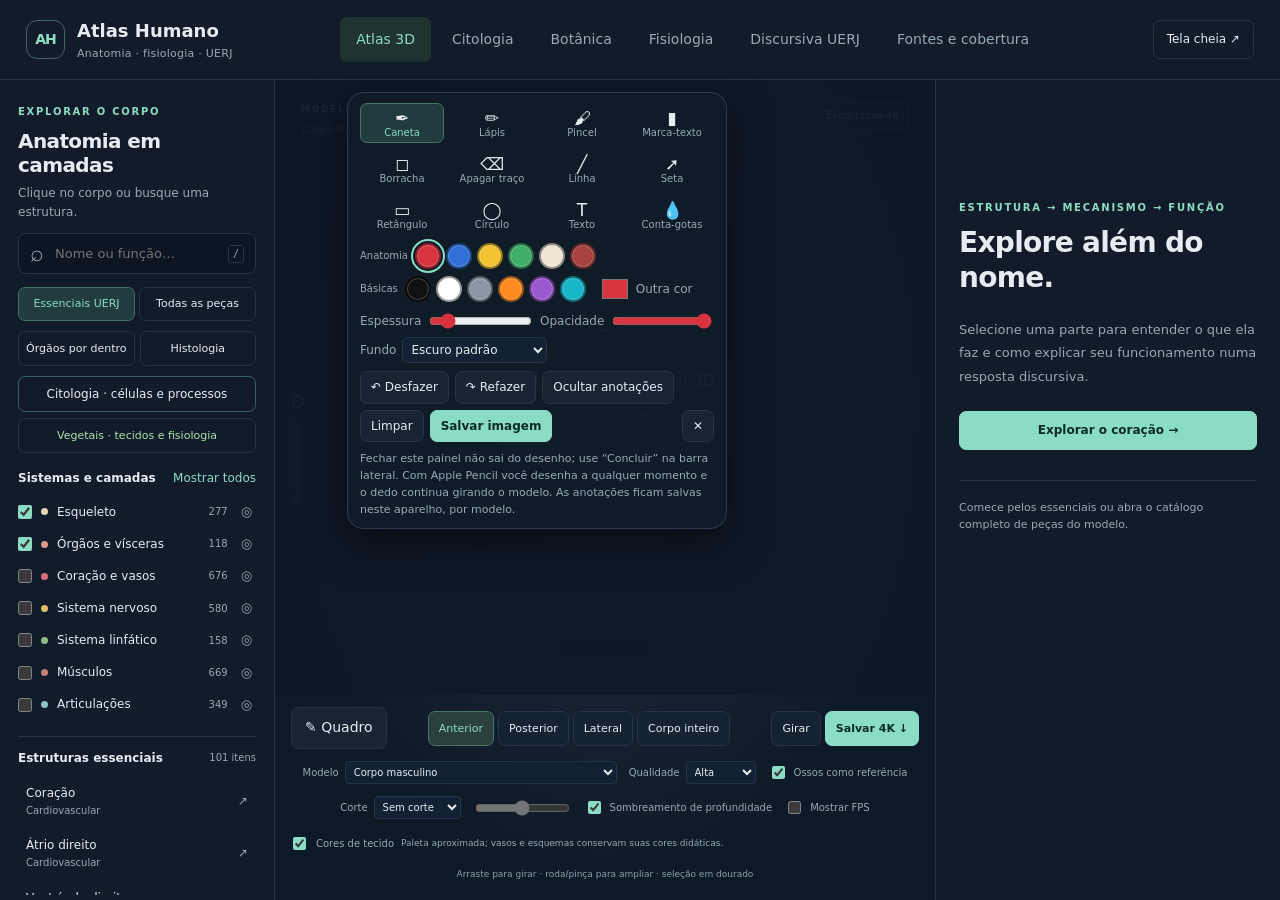
==== commit fba903ee: "Cortes com relevo, troca de modelo sem travar e animações de seleção - Cortes autorais: borda do cor" ====
--- a/index.html
+++ b/index.html
@@ -51,7 +51,7 @@
       </aside>
       <div class="viewer-panel">
         <div class="viewer-top"><div><span class="eyebrow">MODELO ANATÔMICO 3D</span><p id="model-caption">Corpo humano · vista anterior</p></div><span class="quality-badge">Exportação 4K</span></div>
-        <div id="viewport" class="viewport" role="img" aria-label="Modelo anatômico 3D. Arraste para girar, use a roda para aproximar; selecione também pelo catálogo."><canvas id="anatomy-canvas"></canvas><div id="selected-marker" aria-hidden="true" hidden><span></span></div><div id="hover-label" hidden></div><div id="fps-meter" class="fps-meter" aria-live="off" hidden></div><div id="selected-label" hidden></div><div class="orientation-label">D <span>direita anatômica</span></div><div class="viewer-loading" id="viewer-loading"><span class="loader"></span><strong>Construindo o corpo em 3D</strong><span id="load-detail">Carregando modelos locais…</span><progress id="load-progress" max="7" value="0"></progress></div></div>
+        <div id="viewport" class="viewport" role="img" aria-label="Modelo anatômico 3D. Arraste para girar, use a roda para aproximar; selecione também pelo catálogo."><canvas id="anatomy-canvas"></canvas><div class="model-busy" id="model-busy" aria-live="polite"><span class="loader" aria-hidden="true"></span><span>Montando o modelo 3D…</span></div><div id="selected-marker" aria-hidden="true" hidden><span></span></div><div id="hover-label" hidden></div><div id="fps-meter" class="fps-meter" aria-live="off" hidden></div><div id="selected-label" hidden></div><div class="orientation-label">D <span>direita anatômica</span></div><div class="viewer-loading" id="viewer-loading"><span class="loader"></span><strong>Construindo o corpo em 3D</strong><span id="load-detail">Carregando modelos locais…</span><progress id="load-progress" max="7" value="0"></progress></div></div>
         <div class="viewer-tools"><button id="open-catalog" class="tablet-only tool-toggle" aria-controls="catalog-panel" aria-expanded="false">☰ Catálogo</button><button id="open-board" class="tool-toggle" aria-pressed="false" title="Quadro de anotações">✎ Quadro</button><div class="camera-controls" role="group" aria-label="Vistas anatômicas"><button data-camera="front" class="active">Anterior</button><button data-camera="back">Posterior</button><button data-camera="left">Lateral</button><button id="fit-body">Corpo inteiro</button></div><div class="viewer-actions"><button id="auto-rotate" aria-pressed="false">Girar</button><button id="export-4k" class="primary">Salvar 4K ↓</button></div><button id="open-settings" class="tablet-only tool-toggle" aria-controls="viewer-settings" aria-expanded="false">Ajustes</button><button id="open-detail" class="tablet-only tool-toggle" aria-controls="detail-drawer" aria-expanded="false">Detalhes</button></div>
         <div id="board-panel" class="board-panel" hidden></div>
         <div id="study-path" class="study-path" hidden><button id="study-back">Voltar ao corpo</button><span id="study-path-label"></span><button id="study-related">Ver histologia</button></div>
--- a/styles.css
+++ b/styles.css
@@ -264,3 +264,30 @@
 .tablet-ui .board-hint{font-size:13px}
 .tablet-ui .atlas-layout[data-detail=open] .board-panel{left:calc((100% - var(--drawer-w) - 12px)/2);width:min(680px,calc(100% - var(--drawer-w) - 48px))}
 .tablet-portrait .atlas-layout[data-detail=open] .board-panel{left:50%;width:min(760px,calc(100% - 24px));max-height:calc(100% - var(--sheet-h) - 150px)}
+/* Board v2: compact side bar while drawing; the options panel sits beside it instead of over the model. */
+.board-mini{position:absolute;z-index:5;left:12px;top:50%;transform:translateY(-50%);display:flex;flex-direction:column;gap:4px;padding:6px;border:1px solid #2c3d52;border-radius:16px;background:rgba(17,27,41,.95);box-shadow:0 10px 30px #0007;animation:rise-in .2s var(--ease-out,ease)}
+.board-mini[hidden]{display:none}
+.board-mini button{width:44px;height:44px;min-height:0;padding:0;font-size:19px;line-height:1;border-radius:12px;background:transparent;border-color:transparent}
+.board-mini button[aria-pressed=true]{background:var(--selected);border-color:#4c7366;color:var(--accent)}
+.board-mini .mini-color span{display:block;width:24px;height:24px;margin:auto;border-radius:50%;background:var(--board-color,#d8343f);border:2px solid #fff8}
+.board-mini .mini-done{background:var(--accent);color:#092b25;font-weight:700}
+.board-panel{top:12px;left:72px;transform:none;width:min(380px,calc(100% - 96px));max-height:calc(100% - 24px)}
+.board-tools{display:grid;grid-template-columns:repeat(4,1fr)}
+.board-tools button{min-width:0}
+.board-sliders input[type=range]{width:100%}
+.board-sliders label{flex:1 1 140px}
+.tablet-ui .board-panel{top:12px;left:72px;width:min(400px,calc(100% - 96px));max-height:calc(100% - 110px - env(safe-area-inset-bottom))}
+.tablet-ui .atlas-layout[data-detail=open] .board-panel,.tablet-portrait .atlas-layout[data-detail=open] .board-panel{left:72px;width:min(400px,calc(100% - var(--drawer-w) - 110px))}
+.tablet-portrait .atlas-layout[data-detail=open] .board-panel{width:min(400px,calc(100% - 96px));max-height:calc(100% - var(--sheet-h) - 110px)}
+.tablet-ui .board-mini{top:calc(50% - 20px)}
+.tablet-portrait .atlas-layout[data-detail=open] .board-mini{top:calc((100% - var(--sheet-h))/2)}
+.tablet-ui .board-tools button{min-height:56px}
+.viewer-panel:has(.board-mini:not([hidden])) .orientation-label{display:none}
+
+/* Model switch: the previous image dims while the next model is built; a chip appears only if the wait passes ~150 ms. */
+.model-busy{position:absolute;left:50%;top:50%;z-index:3;display:flex;align-items:center;gap:10px;padding:10px 16px;border:1px solid #2c4252;border-radius:999px;background:#0e1927e6;color:var(--text);font-size:13px;pointer-events:none;opacity:0;transform:translate(-50%,-50%) scale(.96);transition:opacity .15s,transform .15s}
+.model-busy .loader{width:18px;height:18px;will-change:transform}
+#anatomy-canvas{transition:opacity .25s var(--ease-out)}
+.viewport.is-building #anatomy-canvas{opacity:.45;transition:opacity .25s .12s var(--ease-out)}
+.viewport.is-building .model-busy{opacity:1;transform:translate(-50%,-50%);transition:opacity .2s .15s,transform .25s .15s var(--ease-out)}
+@media(prefers-reduced-motion:reduce){.viewport.is-building #anatomy-canvas{opacity:.6}.model-busy .loader{animation:none}}
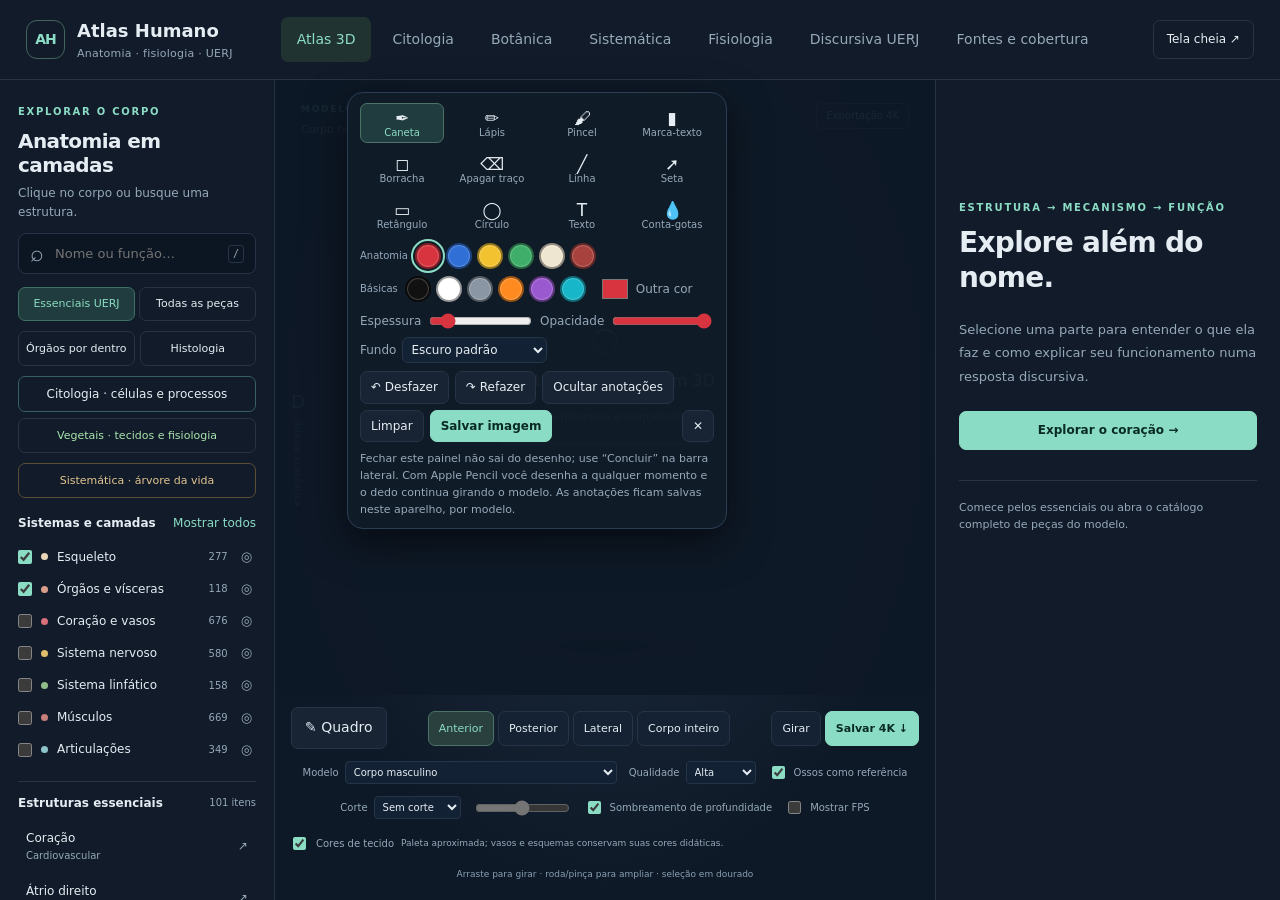
==== commit 01e22bff: "Sistemática: árvore da vida, três domínios em 3D e fisiologia comparada Nova área "Sistemática" no m" ====
--- a/index.html
+++ b/index.html
@@ -20,6 +20,7 @@
       <button data-view="atlas" class="active" aria-pressed="true">Atlas 3D</button>
       <button id="go-cytology" aria-pressed="false">Citologia</button>
       <button id="go-botany" aria-pressed="false">Botânica</button>
+      <button id="go-systematics" aria-pressed="false">Sistemática</button>
       <button data-view="physiology" aria-pressed="false">Fisiologia</button>
       <button data-view="practice" aria-pressed="false">Discursiva UERJ</button>
       <button data-view="about" aria-pressed="false">Fontes e cobertura</button>
@@ -37,6 +38,7 @@
         <div class="study-tabs" role="group" aria-label="Explorar estruturas internas e tecidos"><button id="internal-tab" aria-pressed="false">Órgãos por dentro</button><button id="histology-tab" aria-pressed="false">Histologia</button></div>
         <div class="study-tabs cytology-tab-row"><button id="cytology-tab" aria-pressed="false">Citologia · células e processos</button></div>
         <div class="study-tabs botany-tab-row"><button id="botany-tab" aria-pressed="false">Vegetais · tecidos e fisiologia</button></div>
+        <div class="study-tabs systematics-tab-row"><button id="systematics-tab" aria-pressed="false">Sistemática · árvore da vida</button></div>
         <label id="botany-filter" class="study-filter" hidden>Tema <select id="botany-category"><option value="all">Todos os temas</option></select></label>
         <label id="study-filter" class="study-filter" hidden>Sistema <select id="study-system"><option value="all">Todos os sistemas</option></select></label>
         <label id="cytology-filter" class="study-filter" hidden>Tema <select id="cytology-category"><option value="all">Todos os temas</option></select></label>
--- a/styles.css
+++ b/styles.css
@@ -66,6 +66,24 @@
 @media(max-height:700px){.microscopy-dialog{overflow:auto}.microscopy-slide-viewport{flex:none;height:42vh;min-height:140px}.microscopy-dialog-footer,.microscopy-annotation-section{max-height:none;overflow:visible}}
 
 .main-nav{min-width:0;overflow-x:auto;overscroll-behavior-inline:contain}.main-nav button{flex-shrink:0;white-space:nowrap}.botany-tab-row button{width:100%;color:#a9e5ad}.botany-learning p{font-size:12px;line-height:1.8;color:var(--muted)}
+.systematics-tab-row{margin-top:-6px}.systematics-tab-row button{width:100%;color:#e2c48f;border-color:#5b4d36}.systematics-tab-row button.active{background:#33291c;color:#f0d5a2;border-color:#8c7550}
+.phylo-tree,.phylo-children{list-style:none;margin:0;padding:0}.phylo-children{margin-left:9px;padding-left:12px;border-left:1px solid #34475a}.phylo-node{position:relative;margin:2px 0}.phylo-children>.phylo-node::before{content:'';position:absolute;left:-12px;top:21px;width:10px;border-top:1px solid #34475a}
+.phylo-node>details>summary{list-style:none;cursor:pointer;display:flex;flex-wrap:wrap;align-items:baseline;gap:2px 7px;padding:8px 6px;border-radius:7px;min-height:40px}.phylo-node>details>summary::-webkit-details-marker{display:none}.phylo-node>details>summary::before{content:'▾';color:var(--muted);font-size:11px;width:10px}.phylo-node>details:not([open])>summary::before{content:'▸'}.phylo-node>details>summary:hover{background:#15212f}
+.phylo-node summary strong{font-size:13px}.phylo-node summary small{color:var(--muted);font-size:10px;text-transform:uppercase;letter-spacing:.04em}.phylo-trait{flex-basis:100%;padding-left:17px;color:#b9a77f;font-size:11px;line-height:1.4}
+.phylo-leaf{display:flex;align-items:center;gap:8px;width:100%;text-align:left;padding:8px 10px;margin:2px 0;background:var(--surface);border:1px solid var(--line);border-radius:8px;min-height:44px}.phylo-leaf .item-text{flex:1;min-width:0;display:flex;flex-direction:column}.phylo-leaf strong{font-size:13px}.phylo-leaf small{color:var(--muted);font-size:10.5px;line-height:1.4}.phylo-leaf.active{background:var(--selected);border-color:#4c807a}
+.phylo-badge{flex-shrink:0;font-size:10px;padding:2px 7px;border-radius:999px;border:1px solid var(--line);color:var(--muted)}.phylo-badge.has-model{color:#0d2a23;background:var(--accent);border-color:var(--accent)}.phylo-badge.atlas-model{color:#f0d5a2;border-color:#8c7550}
+.phylo-note{font-size:11px;line-height:1.6;color:var(--muted);margin:14px 2px 4px}
+.syst-panel{margin:6px 0 18px}.syst-classification,.syst-physiology{padding:14px;border:1px solid var(--line);border-radius:10px;background:#131f2d;margin:14px 0}.syst-classification h3,.syst-physiology h3{margin:0 0 8px;font-size:13px;color:var(--accent)}.syst-lineage{font-size:12px;color:#c9b387;line-height:1.6;margin:0 0 10px}
+.syst-facts{display:grid;grid-template-columns:auto 1fr;gap:4px 12px;margin:0;font-size:12px}.syst-facts dt{color:var(--muted)}.syst-facts dd{margin:0}.syst-traits{margin:10px 0 0;padding-left:18px;font-size:12px;line-height:1.6}
+.syst-hint{font-size:11.5px;color:var(--muted);line-height:1.6;margin:0 0 10px}.syst-functions{display:flex;flex-wrap:wrap;gap:6px;margin-bottom:12px}.syst-function{font-size:12px;padding:7px 11px;border-radius:999px;min-height:36px}.syst-function[aria-pressed=true]{background:#5b4a24;border-color:#c9a45a;color:#ffe2a0}
+.syst-own{margin:0;font-size:12.5px;line-height:1.65}.syst-own dt{color:var(--accent);font-weight:600;margin-top:9px}.syst-own dd{margin:2px 0 0}.syst-physiology h4{font-size:13px;margin:6px 0 8px;color:#ffe2a0}
+.syst-compare-list{display:flex;flex-direction:column;gap:6px;max-height:420px;overflow:auto;padding-right:4px}.syst-compare-row{padding:9px 11px;border-radius:8px;background:#172433;border:1px solid transparent}.syst-compare-row.current{border-color:#c9a45a;background:#2a2516}.syst-compare-row p{margin:3px 0 0;font-size:12px;line-height:1.6}
+.syst-compare-name{font-size:12.5px;font-weight:600}button.syst-compare-name{padding:0;border:0;background:none;color:var(--accent);text-decoration:underline;text-underline-offset:3px;min-height:0}.touch-device button.syst-compare-name{min-height:32px}
+.syst-table-open{margin-top:12px;width:100%;font-size:12px;color:var(--accent)}
+.syst-table-overlay{position:fixed;inset:0;z-index:60;background:rgba(5,10,16,.78);display:flex;align-items:center;justify-content:center;padding:16px}.syst-table-card{width:min(1280px,100%);max-height:100%;display:flex;flex-direction:column;background:var(--panel);border:1px solid var(--line);border-radius:14px;padding:18px}
+.syst-table-head{display:flex;align-items:center;justify-content:space-between;gap:12px}.syst-table-head h2{margin:0;font-size:18px}.syst-table-scroll{overflow:auto;min-height:0;border:1px solid var(--line);border-radius:10px}
+.syst-table{border-collapse:separate;border-spacing:0;font-size:12px;line-height:1.55;min-width:1100px}.syst-table th,.syst-table td{padding:10px 12px;border-bottom:1px solid var(--line);vertical-align:top;text-align:left;width:15%}.syst-table thead th{position:sticky;top:0;background:#16222f;z-index:2}.syst-table thead th button{font-size:12px;padding:6px 10px;width:100%}.syst-table thead th button[aria-pressed=true]{background:#5b4a24;border-color:#c9a45a;color:#ffe2a0}
+.syst-table tbody th{position:sticky;left:0;background:var(--panel);z-index:1;min-width:150px;width:10%}.syst-table tbody th button{padding:0;border:0;background:none;color:var(--accent);text-decoration:underline;text-underline-offset:3px;font-weight:600;text-align:left;min-height:0}.syst-table tbody th small{display:block;color:var(--muted);font-size:10px;font-weight:400}.syst-table tr.current th,.syst-table tr.current td{background:#2a2516}.syst-table td.active{background:#221e14}
 .viewer-options label[hidden]{display:none}
 .entry-context-note,.surface-retry{padding:12px;border:1px solid #456375;border-radius:7px;color:#c5dbe5;background:#162937;font-size:12px;line-height:1.7;margin:14px 0}.surface-retry button{margin-top:8px;min-height:44px}.practice-draft-status{font-size:12px;color:var(--accent);min-height:1.7em}.practice-rubric{padding-left:22px;line-height:1.8}.practice-rubric li{margin:9px 0}.practice-rubric strong{color:var(--accent)}
 
@@ -291,3 +309,6 @@
 .viewport.is-building #anatomy-canvas{opacity:.45;transition:opacity .25s .12s var(--ease-out)}
 .viewport.is-building .model-busy{opacity:1;transform:translate(-50%,-50%);transition:opacity .2s .15s,transform .25s .15s var(--ease-out)}
 @media(prefers-reduced-motion:reduce){.viewport.is-building #anatomy-canvas{opacity:.6}.model-busy .loader{animation:none}}
+/* The Apple Pencil must not start text selection, the loupe or callouts over the viewer. */
+.viewport{-webkit-user-select:none;user-select:none;-webkit-touch-callout:none}
+.viewport .draw-text-input,.viewport input,.viewport textarea{-webkit-user-select:text;user-select:text}
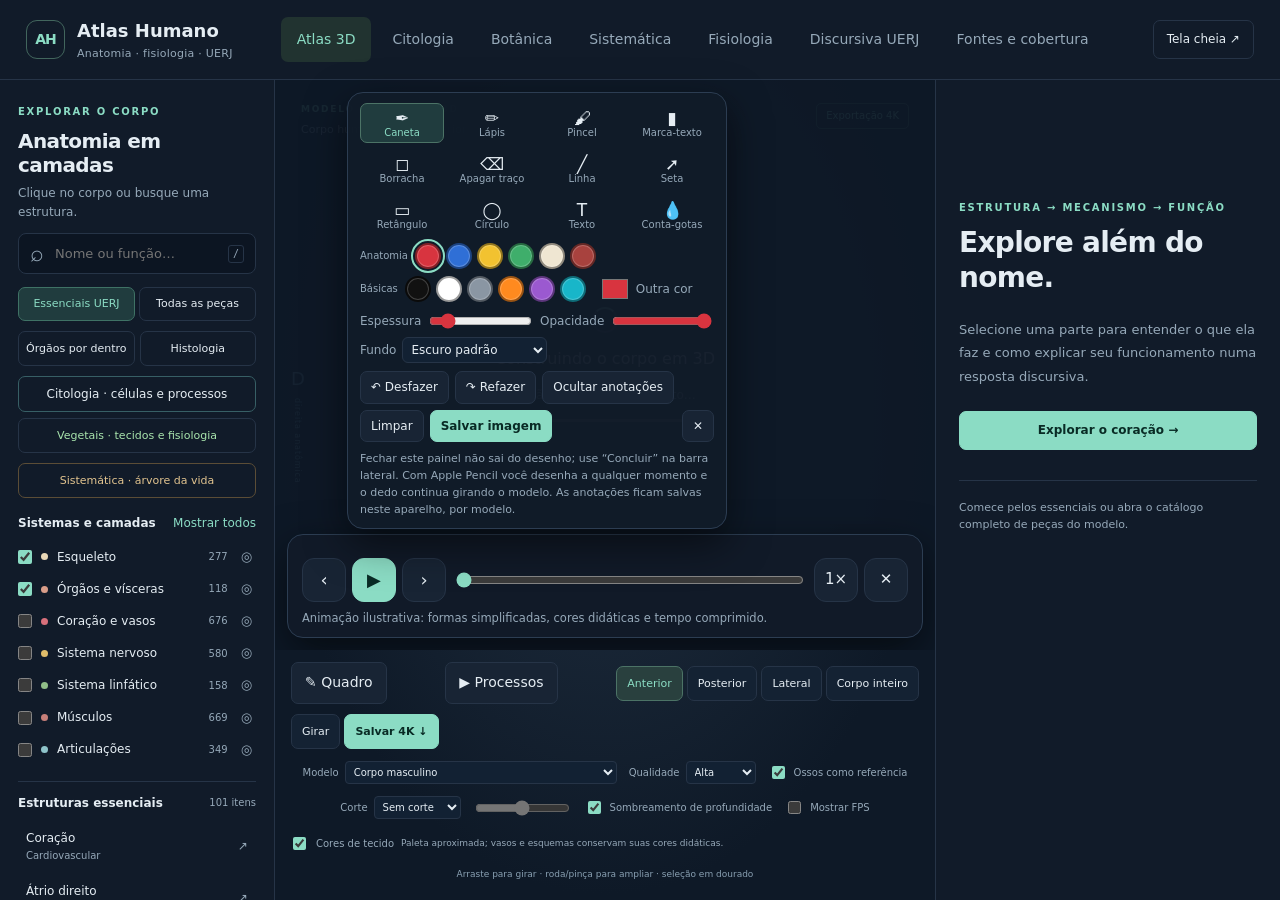
==== commit 74dc39ce: "Animações de processos: digestão e impulso nervoso Botão "▶ Processos" com barra sobre o 3D (passos " ====
--- a/index.html
+++ b/index.html
@@ -53,8 +53,8 @@
       </aside>
       <div class="viewer-panel">
         <div class="viewer-top"><div><span class="eyebrow">MODELO ANATÔMICO 3D</span><p id="model-caption">Corpo humano · vista anterior</p></div><span class="quality-badge">Exportação 4K</span></div>
-        <div id="viewport" class="viewport" role="img" aria-label="Modelo anatômico 3D. Arraste para girar, use a roda para aproximar; selecione também pelo catálogo."><canvas id="anatomy-canvas"></canvas><div class="model-busy" id="model-busy" aria-live="polite"><span class="loader" aria-hidden="true"></span><span>Montando o modelo 3D…</span></div><div id="selected-marker" aria-hidden="true" hidden><span></span></div><div id="hover-label" hidden></div><div id="fps-meter" class="fps-meter" aria-live="off" hidden></div><div id="selected-label" hidden></div><div class="orientation-label">D <span>direita anatômica</span></div><div class="viewer-loading" id="viewer-loading"><span class="loader"></span><strong>Construindo o corpo em 3D</strong><span id="load-detail">Carregando modelos locais…</span><progress id="load-progress" max="7" value="0"></progress></div></div>
-        <div class="viewer-tools"><button id="open-catalog" class="tablet-only tool-toggle" aria-controls="catalog-panel" aria-expanded="false">☰ Catálogo</button><button id="open-board" class="tool-toggle" aria-pressed="false" title="Quadro de anotações">✎ Quadro</button><div class="camera-controls" role="group" aria-label="Vistas anatômicas"><button data-camera="front" class="active">Anterior</button><button data-camera="back">Posterior</button><button data-camera="left">Lateral</button><button id="fit-body">Corpo inteiro</button></div><div class="viewer-actions"><button id="auto-rotate" aria-pressed="false">Girar</button><button id="export-4k" class="primary">Salvar 4K ↓</button></div><button id="open-settings" class="tablet-only tool-toggle" aria-controls="viewer-settings" aria-expanded="false">Ajustes</button><button id="open-detail" class="tablet-only tool-toggle" aria-controls="detail-drawer" aria-expanded="false">Detalhes</button></div>
+        <div id="viewport" class="viewport" role="img" aria-label="Modelo anatômico 3D. Arraste para girar, use a roda para aproximar; selecione também pelo catálogo."><canvas id="anatomy-canvas"></canvas><div class="model-busy" id="model-busy" aria-live="polite"><span class="loader" aria-hidden="true"></span><span>Montando o modelo 3D…</span></div><div id="selected-marker" aria-hidden="true" hidden><span></span></div><div id="hover-label" hidden></div><div id="fps-meter" class="fps-meter" aria-live="off" hidden></div><div id="selected-label" hidden></div><div id="process-menu" class="process-menu" role="menu" aria-label="Animações de processos" hidden><p class="process-menu-head">Animações de processos <small>Esquemas ilustrativos sobre os modelos 3D</small></p><div class="process-list"></div></div><section id="process-bar" class="process-bar" aria-label="Animação do processo" hidden><div class="process-caption"><span class="process-name" id="process-name"></span><div class="process-head"><span class="process-step" id="process-step"></span><strong id="process-title"></strong></div><p id="process-text" aria-live="polite"></p><button type="button" class="process-link" id="process-link" hidden></button></div><figure class="process-chart" id="process-chart" hidden><canvas aria-hidden="true"></canvas><figcaption></figcaption></figure><div class="process-controls"><button type="button" id="process-prev" aria-label="Passo anterior">‹</button><button type="button" id="process-play" class="primary" aria-label="Reproduzir">▶</button><button type="button" id="process-next" aria-label="Próximo passo">›</button><input type="range" id="process-scrub" min="0" max="1000" value="0" aria-label="Posição na animação"><button type="button" id="process-speed" aria-label="Velocidade 1×">1×</button><button type="button" id="process-close" aria-label="Fechar animação">✕</button></div><small class="process-note" id="process-note"></small></section><div class="orientation-label">D <span>direita anatômica</span></div><div class="viewer-loading" id="viewer-loading"><span class="loader"></span><strong>Construindo o corpo em 3D</strong><span id="load-detail">Carregando modelos locais…</span><progress id="load-progress" max="7" value="0"></progress></div></div>
+        <div class="viewer-tools"><button id="open-catalog" class="tablet-only tool-toggle" aria-controls="catalog-panel" aria-expanded="false">☰ Catálogo</button><button id="open-board" class="tool-toggle" aria-pressed="false" title="Quadro de anotações">✎ Quadro</button><button id="open-process" class="tool-toggle" aria-controls="process-menu" aria-expanded="false" aria-haspopup="menu" aria-label="Processos" title="Animações de processos fisiológicos"><span aria-hidden="true">▶</span><span class="tool-label"> Processos</span></button><div class="camera-controls" role="group" aria-label="Vistas anatômicas"><button data-camera="front" class="active">Anterior</button><button data-camera="back">Posterior</button><button data-camera="left">Lateral</button><button id="fit-body">Corpo inteiro</button></div><div class="viewer-actions"><button id="auto-rotate" aria-pressed="false">Girar</button><button id="export-4k" class="primary">Salvar 4K ↓</button></div><button id="open-settings" class="tablet-only tool-toggle" aria-controls="viewer-settings" aria-expanded="false">Ajustes</button><button id="open-detail" class="tablet-only tool-toggle" aria-controls="detail-drawer" aria-expanded="false">Detalhes</button></div>
         <div id="board-panel" class="board-panel" hidden></div>
         <div id="study-path" class="study-path" hidden><button id="study-back">Voltar ao corpo</button><span id="study-path-label"></span><button id="study-related">Ver histologia</button></div>
         <div id="viewer-settings" class="viewer-settings">
--- a/styles.css
+++ b/styles.css
@@ -312,3 +312,37 @@
 /* The Apple Pencil must not start text selection, the loupe or callouts over the viewer. */
 .viewport{-webkit-user-select:none;user-select:none;-webkit-touch-callout:none}
 .viewport .draw-text-input,.viewport input,.viewport textarea{-webkit-user-select:text;user-select:text}
+/* Process animations: control bar and menu over the 3D view (process-animations.js). */
+.process-menu{position:absolute;z-index:6;left:50%;bottom:12px;transform:translateX(-50%);width:min(440px,calc(100% - 24px));max-height:calc(100% - 24px);overflow:auto;padding:10px;border:1px solid #2c3d52;border-radius:16px;background:rgba(17,27,41,.97);box-shadow:0 14px 40px #0008;animation:label-in .22s var(--ease-out,ease)}
+.process-menu-head{margin:2px 6px 8px;font-weight:600}.process-menu-head small{display:block;font-weight:400;color:var(--muted);font-size:12px}
+.process-list{display:flex;flex-direction:column;gap:4px}
+.process-list button{display:flex;flex-direction:column;align-items:flex-start;gap:1px;min-height:52px;padding:8px 12px;text-align:left;background:transparent;border-color:transparent;border-radius:10px}
+.process-list button small{color:var(--muted);font-size:12px}
+.process-list button:hover,.process-list button:focus-visible{background:var(--surface);border-color:var(--line)}
+.process-list button.suggested{border-color:#4c7366}.process-list button.suggested small{color:var(--accent)}
+.process-bar{position:absolute;z-index:5;left:50%;bottom:12px;transform:translateX(-50%);width:min(720px,calc(100% - 24px));display:flex;flex-direction:column;gap:8px;padding:12px 14px 10px;border:1px solid #2c3d52;border-radius:16px;background:rgba(17,27,41,.94);box-shadow:0 14px 40px #0008;animation:label-in .24s var(--ease-out,ease)}
+.process-name{display:block;font-size:11px;letter-spacing:.06em;text-transform:uppercase;color:var(--accent)}
+.process-head{display:flex;align-items:baseline;gap:10px;flex-wrap:wrap}.process-head strong{font-size:16px}
+.process-step{font-size:12px;color:var(--muted);font-variant-numeric:tabular-nums}
+.process-caption p{margin:3px 0 0;font-size:14px;line-height:1.45;color:#d3dee7}
+.process-link{margin-top:6px;min-height:44px;padding:6px 12px;font-size:13px;background:var(--selected);border-color:#4c7366;color:var(--accent)}
+.process-controls{display:flex;align-items:center;gap:6px}
+.process-controls button{min-width:44px;min-height:44px;padding:0 10px;font-size:18px;line-height:1;border-radius:12px}
+.process-controls button:disabled{opacity:.4;cursor:default}
+.process-controls #process-speed,.process-controls #process-close{font-size:15px}
+.process-controls input[type=range]{flex:1;min-width:60px;height:44px;margin:0 4px;accent-color:var(--accent)}
+.process-note{font-size:11.5px;color:var(--muted)}
+.process-bar.still #process-play,.process-bar.still #process-speed,.process-bar.still #process-scrub{display:none}
+.process-bar.still .process-controls{justify-content:center}
+.viewport.process-open #selected-label,.viewport.process-open #selected-marker{display:none}
+.tablet-ui .process-bar,.tablet-ui .process-menu{bottom:calc(84px + env(safe-area-inset-bottom))}
+.tablet-ui .process-caption p{font-size:15px}
+.tablet-ui .atlas-layout[data-detail=open] .process-bar,.tablet-ui .atlas-layout[data-detail=open] .process-menu{left:calc((100% - var(--drawer-w) - 12px)/2);width:min(680px,calc(100% - var(--drawer-w) - 48px))}
+.tablet-portrait .atlas-layout[data-detail=open] .process-bar,.tablet-portrait .atlas-layout[data-detail=open] .process-menu{left:50%;width:min(720px,calc(100% - 24px));bottom:calc(var(--sheet-h) + 84px)}
+@media(max-width:650px){.process-controls{gap:3px}.process-controls button{min-width:42px;padding:0 6px}.process-caption p{font-size:13px}}
+@media(prefers-reduced-motion:reduce){.process-bar,.process-menu{animation:none}}
+.process-chart{margin:0}.process-chart canvas{display:block;width:100%;height:84px}.process-chart figcaption{font-size:11px;color:var(--muted)}
+@media(max-height:700px){.process-chart canvas{height:64px}}
+/* Portrait tablets: the extra toolbar button shows only its icon and the toolbar packs tighter, so it still fits. */
+.tablet-portrait #open-process .tool-label,.tablet-ui .atlas-layout[data-detail=open] #open-process .tool-label{display:none}
+.tablet-portrait .viewer-tools button,.tablet-ui .atlas-layout[data-detail=open] .viewer-tools button{padding:0 10px;min-width:44px}
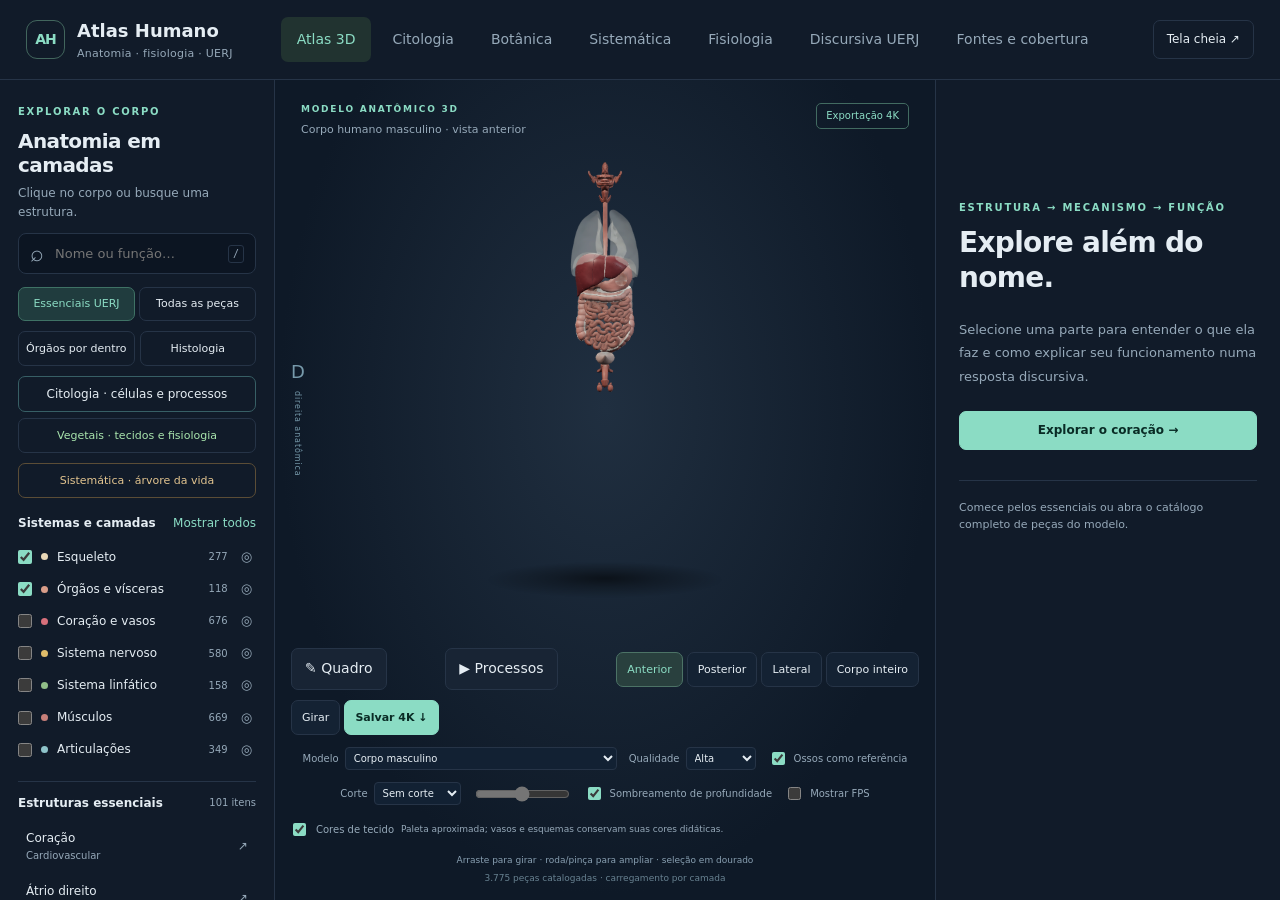
==== commit 4d1889ce: "Revisão: off-line completo, animações sem travar e quadro preso à vista - Service worker: 52 hashes " ====
--- a/index.html
+++ b/index.html
@@ -28,6 +28,7 @@
     <button class="quiet header-action" id="fullscreen" title="Abrir em tela cheia">Tela cheia ↗</button>
   </header>
   <div id="notice" class="notice" role="alert" hidden></div>
+  <div id="update-banner" class="update-banner" role="status" hidden><span>Nova versão do Atlas disponível.</span><button id="update-reload" class="primary">Atualizar</button><button id="update-dismiss" class="quiet">Depois</button></div>
   <main>
     <section id="view-atlas" class="view atlas-layout" aria-label="Atlas anatômico tridimensional">
       <aside class="catalog-panel" id="catalog-panel">
@@ -53,12 +54,12 @@
       </aside>
       <div class="viewer-panel">
         <div class="viewer-top"><div><span class="eyebrow">MODELO ANATÔMICO 3D</span><p id="model-caption">Corpo humano · vista anterior</p></div><span class="quality-badge">Exportação 4K</span></div>
-        <div id="viewport" class="viewport" role="img" aria-label="Modelo anatômico 3D. Arraste para girar, use a roda para aproximar; selecione também pelo catálogo."><canvas id="anatomy-canvas"></canvas><div class="model-busy" id="model-busy" aria-live="polite"><span class="loader" aria-hidden="true"></span><span>Montando o modelo 3D…</span></div><div id="selected-marker" aria-hidden="true" hidden><span></span></div><div id="hover-label" hidden></div><div id="fps-meter" class="fps-meter" aria-live="off" hidden></div><div id="selected-label" hidden></div><div id="process-menu" class="process-menu" role="menu" aria-label="Animações de processos" hidden><p class="process-menu-head">Animações de processos <small>Esquemas ilustrativos sobre os modelos 3D</small></p><div class="process-list"></div></div><section id="process-bar" class="process-bar" aria-label="Animação do processo" hidden><div class="process-caption"><span class="process-name" id="process-name"></span><div class="process-head"><span class="process-step" id="process-step"></span><strong id="process-title"></strong></div><p id="process-text" aria-live="polite"></p><button type="button" class="process-link" id="process-link" hidden></button></div><figure class="process-chart" id="process-chart" hidden><canvas aria-hidden="true"></canvas><figcaption></figcaption></figure><div class="process-controls"><button type="button" id="process-prev" aria-label="Passo anterior">‹</button><button type="button" id="process-play" class="primary" aria-label="Reproduzir">▶</button><button type="button" id="process-next" aria-label="Próximo passo">›</button><input type="range" id="process-scrub" min="0" max="1000" value="0" aria-label="Posição na animação"><button type="button" id="process-speed" aria-label="Velocidade 1×">1×</button><button type="button" id="process-close" aria-label="Fechar animação">✕</button></div><small class="process-note" id="process-note"></small></section><div class="orientation-label">D <span>direita anatômica</span></div><div class="viewer-loading" id="viewer-loading"><span class="loader"></span><strong>Construindo o corpo em 3D</strong><span id="load-detail">Carregando modelos locais…</span><progress id="load-progress" max="7" value="0"></progress></div></div>
+        <div id="viewport" class="viewport" role="region" aria-label="Modelo anatômico 3D. Arraste para girar, use a roda para aproximar; selecione também pelo catálogo."><canvas id="anatomy-canvas"></canvas><div class="model-busy" id="model-busy" aria-live="polite"><span class="loader" aria-hidden="true"></span><span>Montando o modelo 3D…</span></div><div id="selected-marker" aria-hidden="true" hidden><span></span></div><div id="hover-label" hidden></div><div id="fps-meter" class="fps-meter" aria-live="off" hidden></div><div id="selected-label" hidden></div><div id="process-menu" class="process-menu" role="menu" aria-label="Animações de processos" hidden><p class="process-menu-head">Animações de processos <small>Esquemas ilustrativos sobre os modelos 3D</small></p><div class="process-list"></div></div><section id="process-bar" class="process-bar" aria-label="Animação do processo" hidden><div class="process-caption"><span class="process-name" id="process-name"></span><div class="process-head"><span class="process-step" id="process-step"></span><strong id="process-title"></strong></div><p id="process-text" aria-live="polite"></p><button type="button" class="process-link" id="process-link" hidden></button></div><figure class="process-chart" id="process-chart" hidden><canvas aria-hidden="true"></canvas><figcaption></figcaption></figure><div class="process-controls"><button type="button" id="process-prev" aria-label="Passo anterior">‹</button><button type="button" id="process-play" class="primary" aria-label="Reproduzir">▶</button><button type="button" id="process-next" aria-label="Próximo passo">›</button><input type="range" id="process-scrub" min="0" max="1000" value="0" aria-label="Posição na animação"><button type="button" id="process-speed" aria-label="Velocidade 1×">1×</button><button type="button" id="process-close" aria-label="Fechar animação">✕</button></div><small class="process-note" id="process-note"></small></section><div class="orientation-label">D <span>direita anatômica</span></div><div class="viewer-loading" id="viewer-loading"><span class="loader"></span><strong>Construindo o corpo em 3D</strong><span id="load-detail">Carregando modelos locais…</span><progress id="load-progress" max="7" value="0"></progress></div></div>
         <div class="viewer-tools"><button id="open-catalog" class="tablet-only tool-toggle" aria-controls="catalog-panel" aria-expanded="false">☰ Catálogo</button><button id="open-board" class="tool-toggle" aria-pressed="false" title="Quadro de anotações">✎ Quadro</button><button id="open-process" class="tool-toggle" aria-controls="process-menu" aria-expanded="false" aria-haspopup="menu" aria-label="Processos" title="Animações de processos fisiológicos"><span aria-hidden="true">▶</span><span class="tool-label"> Processos</span></button><div class="camera-controls" role="group" aria-label="Vistas anatômicas"><button data-camera="front" class="active">Anterior</button><button data-camera="back">Posterior</button><button data-camera="left">Lateral</button><button id="fit-body">Corpo inteiro</button></div><div class="viewer-actions"><button id="auto-rotate" aria-pressed="false">Girar</button><button id="export-4k" class="primary">Salvar 4K ↓</button></div><button id="open-settings" class="tablet-only tool-toggle" aria-controls="viewer-settings" aria-expanded="false">Ajustes</button><button id="open-detail" class="tablet-only tool-toggle" aria-controls="detail-drawer" aria-expanded="false">Detalhes</button></div>
         <div id="board-panel" class="board-panel" hidden></div>
         <div id="study-path" class="study-path" hidden><button id="study-back">Voltar ao corpo</button><span id="study-path-label"></span><button id="study-related">Ver histologia</button></div>
         <div id="viewer-settings" class="viewer-settings">
-        <div class="viewer-options"><label>Modelo <select id="model-mode"><option value="body">Corpo masculino</option><option value="female">Reprodutor feminino</option></select></label><label>Qualidade <select id="quality"><option value="1">Leve</option><option value="1.5" selected>Alta</option><option value="2">Máxima</option></select></label><label class="check"><input type="checkbox" id="context-bones" checked> Ossos como referência</label><label>Corte <select id="clip-mode"><option value="none">Sem corte</option><option value="sagittal">Sagital</option><option value="coronal">Coronal</option><option value="transverse">Transversal</option></select></label><input id="clip-position" type="range" min="0" max="100" value="50" aria-label="Posição do corte" disabled><label class="check"><input type="checkbox" id="ambient-occlusion" checked> Sombreamento de profundidade</label><label class="check"><input type="checkbox" id="show-fps"> Mostrar FPS</label></div>
+        <div class="viewer-options"><label>Modelo <select id="model-mode"><option value="body">Corpo masculino</option><option value="female">Corpo feminino</option></select></label><label>Qualidade <select id="quality"><option value="1">Leve</option><option value="1.5" selected>Alta</option><option value="2">Máxima</option></select></label><label class="check"><input type="checkbox" id="context-bones" checked> Ossos como referência</label><label>Corte <select id="clip-mode"><option value="none">Sem corte</option><option value="sagittal">Sagital</option><option value="coronal">Coronal</option><option value="transverse">Transversal</option></select></label><input id="clip-position" type="range" min="0" max="100" value="50" aria-label="Posição do corte" disabled><label class="check"><input type="checkbox" id="ambient-occlusion" checked> Sombreamento de profundidade</label><label class="check"><input type="checkbox" id="show-fps"> Mostrar FPS</label></div>
         <label id="representation-controls" class="representation-controls" hidden>Vista <select id="model-representation"><option value="reference">Modelo anatômico</option><option value="diagram">Esquema funcional</option></select><small>Referência anatômica e explicação dos processos.</small></label>
         <label class="tissue-color-control"><input type="checkbox" id="tissue-colors" checked> Cores de tecido <small>Paleta aproximada; vasos e esquemas conservam suas cores didáticas.</small></label>
         <div class="viewer-help">Arraste para girar · roda/pinça para ampliar · seleção em dourado<span id="render-status"></span></div>
@@ -66,7 +67,7 @@
       </div>
       <div class="detail-drawer" id="detail-drawer">
       <div class="drawer-grip tablet-only"><span class="grip-bar" aria-hidden="true"></span><button class="drawer-close" data-close-drawer aria-label="Fechar detalhes">✕</button></div>
-      <aside class="detail-panel" id="detail-panel" aria-live="polite">
+      <aside class="detail-panel" id="detail-panel" aria-label="Detalhes da seleção">
         <div class="detail-empty"><span class="eyebrow">ESTRUTURA → MECANISMO → FUNÇÃO</span><h2>Explore além do nome.</h2><p>Selecione uma parte para entender o que ela faz e como explicar seu funcionamento numa resposta discursiva.</p><button id="start-heart" class="primary">Explorar o coração →</button><div class="empty-tip">Comece pelos essenciais ou abra o catálogo completo de peças do modelo.</div></div>
       </aside>
       </div>
@@ -87,6 +88,7 @@
     </section>
   </main>
   <div id="toast" class="toast" role="status" hidden></div>
+  <p id="detail-announce" class="sr-only" aria-live="polite"></p>
   <script type="module" src="app.js"></script>
 </body>
 </html>
--- a/styles.css
+++ b/styles.css
@@ -91,7 +91,7 @@
 .tablet-only{display:none}
 .viewer-settings,.detail-drawer{display:contents}
 .tablet-ui{--header-h:calc(60px + env(safe-area-inset-top));--ease-out:cubic-bezier(.22,.8,.24,1);--sheet-h:min(52%,560px);--drawer-w:min(390px,40vw)}
-.tablet-ui [hidden]{display:none!important}
+[hidden]{display:none!important}
 .tablet-ui body{font-size:15px;padding-bottom:0;overscroll-behavior:none}
 .tablet-ui .app-header{position:relative;z-index:8;height:var(--header-h);min-height:0;flex-wrap:nowrap;gap:16px;padding:env(safe-area-inset-top) max(18px,env(safe-area-inset-right)) 0 max(18px,env(safe-area-inset-left))}
 .tablet-ui .brand{font-size:17px}.tablet-ui .brand small{display:none}.tablet-ui .brand-mark{width:36px;height:36px}
@@ -185,6 +185,8 @@
 .tablet-ui #selected-label small{font-size:13px}
 .tablet-ui .atlas-layout[data-detail=open] #selected-label{opacity:0;pointer-events:none}
 .tablet-ui .toast{bottom:calc(90px + env(safe-area-inset-bottom));font-size:15px}
+.sr-only{position:absolute;width:1px;height:1px;margin:-1px;padding:0;overflow:hidden;clip:rect(0 0 0 0);white-space:nowrap;border:0}
+.update-banner{position:fixed;top:calc(92px + env(safe-area-inset-top));left:50%;transform:translateX(-50%);z-index:30;display:flex;align-items:center;gap:10px;padding:8px 8px 8px 16px;background:#1d3a33;border:1px solid #5c8d7a;border-radius:10px;box-shadow:0 6px 24px #0007;font-size:13px;max-width:calc(100vw - 32px)}.update-banner[hidden]{display:none}.update-banner button{font-size:12px;padding:7px 12px}.tablet-ui .update-banner{font-size:15px;top:calc(70px + env(safe-area-inset-top))}.tablet-ui .update-banner button{min-height:44px;min-width:44px;font-size:15px}
 
 /* Other views */
 .tablet-ui .content-view{padding:32px max(28px,env(safe-area-inset-right)) calc(60px + env(safe-area-inset-bottom)) max(28px,env(safe-area-inset-left))}
@@ -283,6 +285,7 @@
 .tablet-ui .atlas-layout[data-detail=open] .board-panel{left:calc((100% - var(--drawer-w) - 12px)/2);width:min(680px,calc(100% - var(--drawer-w) - 48px))}
 .tablet-portrait .atlas-layout[data-detail=open] .board-panel{left:50%;width:min(760px,calc(100% - 24px));max-height:calc(100% - var(--sheet-h) - 150px)}
 /* Board v2: compact side bar while drawing; the options panel sits beside it instead of over the model. */
+.board-return{position:absolute;z-index:5;left:50%;top:60px;transform:translateX(-50%);font-size:12px;padding:8px 14px;border-radius:18px;background:#1d3a33;border-color:#5c8d7a;color:var(--text);box-shadow:0 4px 16px #0006}.board-return[hidden]{display:none}.tablet-ui .board-return{min-height:44px;font-size:15px}
 .board-mini{position:absolute;z-index:5;left:12px;top:50%;transform:translateY(-50%);display:flex;flex-direction:column;gap:4px;padding:6px;border:1px solid #2c3d52;border-radius:16px;background:rgba(17,27,41,.95);box-shadow:0 10px 30px #0007;animation:rise-in .2s var(--ease-out,ease)}
 .board-mini[hidden]{display:none}
 .board-mini button{width:44px;height:44px;min-height:0;padding:0;font-size:19px;line-height:1;border-radius:12px;background:transparent;border-color:transparent}
@@ -346,3 +349,7 @@
 /* Portrait tablets: the extra toolbar button shows only its icon and the toolbar packs tighter, so it still fits. */
 .tablet-portrait #open-process .tool-label,.tablet-ui .atlas-layout[data-detail=open] #open-process .tool-label{display:none}
 .tablet-portrait .viewer-tools button,.tablet-ui .atlas-layout[data-detail=open] .viewer-tools button{padding:0 10px;min-width:44px}
+/* With a live graph, text and graph sit side by side on wide viewers, keeping the bar low over the model. */
+@media(min-width:760px){.process-bar.with-chart{width:min(980px,calc(100% - 24px));display:grid;grid-template-columns:minmax(0,1fr) minmax(250px,40%);column-gap:16px;row-gap:6px}
+.process-bar.with-chart .process-chart{grid-column:2;grid-row:1;align-self:center}.process-bar.with-chart .process-controls,.process-bar.with-chart .process-note{grid-column:1/-1}}
+.tablet-ui .atlas-layout[data-detail=open] .process-bar.with-chart{display:flex}
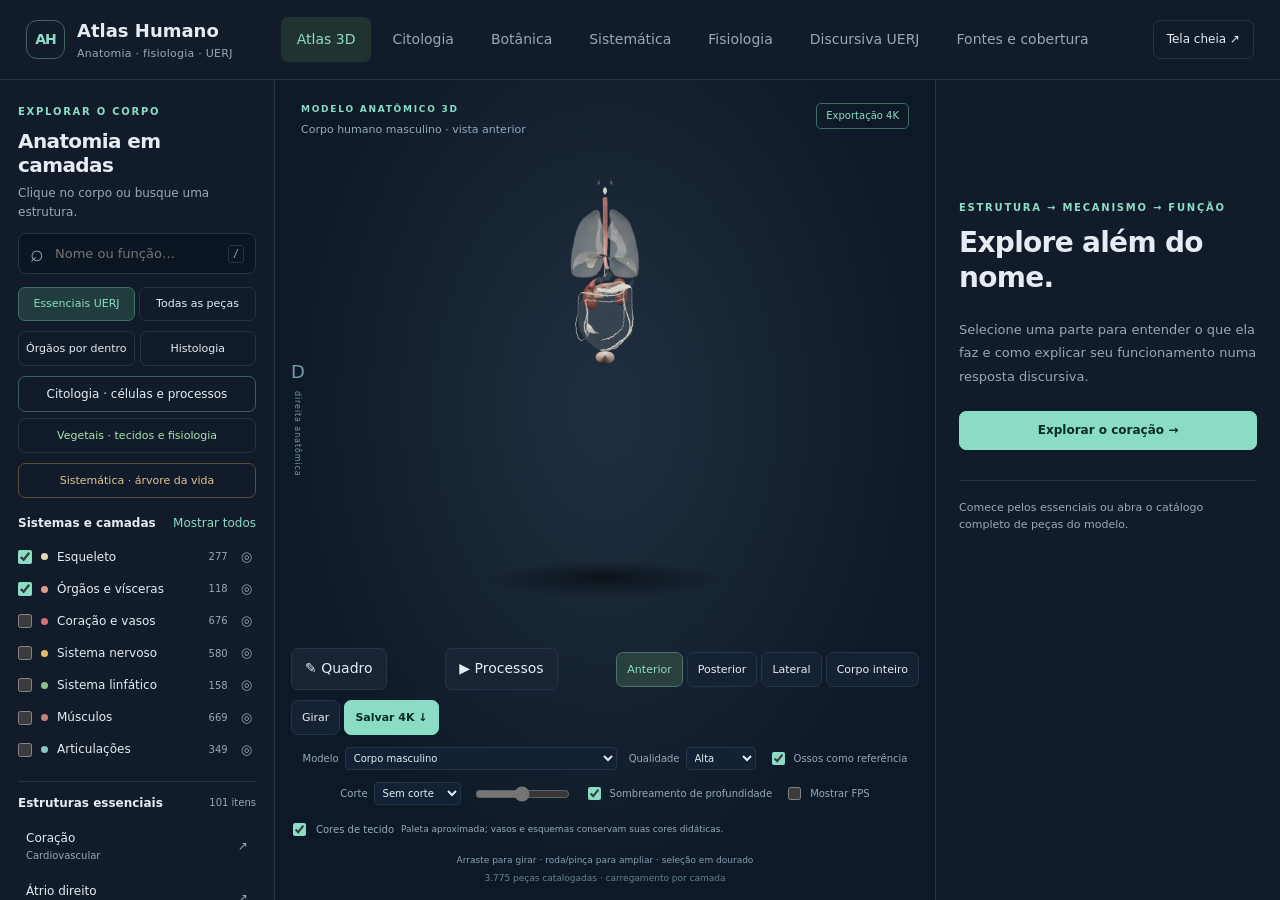
==== commit f5cd6d32: "Quiz no 3D, backup do estudo e aberturas mais rápidas - Quiz no 3D (aba Discursiva): o Atlas pede um" ====
--- a/index.html
+++ b/index.html
@@ -50,11 +50,11 @@
         <div class="list-heading"><h2 id="list-title">Estruturas essenciais</h2><span id="list-count"></span></div>
         <div id="structure-list" class="structure-list" aria-label="Catálogo de estruturas"></div>
         <div class="catalog-footer"><span class="status-dot"></span><span id="asset-status">Preparando o atlas…</span></div>
-        <div class="offline-tools"><button id="download-offline" disabled>Disponível off-line</button><span id="offline-status" role="status">Preparando acesso off-line…</span><small id="install-hint" hidden>No Safari: Compartilhar → Adicionar à Tela de Início.</small></div>
+        <div class="offline-tools"><button id="download-offline" disabled>Disponível off-line</button><span id="offline-status" role="status">Preparando acesso off-line…</span><small id="install-hint" hidden>No Safari: Compartilhar → Adicionar à Tela de Início.</small><div class="backup-tools"><button id="backup-save" title="Anotações do quadro, rascunhos da discursiva e progresso num arquivo">Salvar meu estudo</button><button id="backup-restore" title="Trazer de volta um arquivo salvo antes">Restaurar</button><input type="file" id="backup-file" accept="application/json,.json" hidden></div><small>Anotações e rascunhos ficam só neste aparelho; salve uma cópia de vez em quando.</small></div>
       </aside>
       <div class="viewer-panel">
         <div class="viewer-top"><div><span class="eyebrow">MODELO ANATÔMICO 3D</span><p id="model-caption">Corpo humano · vista anterior</p></div><span class="quality-badge">Exportação 4K</span></div>
-        <div id="viewport" class="viewport" role="region" aria-label="Modelo anatômico 3D. Arraste para girar, use a roda para aproximar; selecione também pelo catálogo."><canvas id="anatomy-canvas"></canvas><div class="model-busy" id="model-busy" aria-live="polite"><span class="loader" aria-hidden="true"></span><span>Montando o modelo 3D…</span></div><div id="selected-marker" aria-hidden="true" hidden><span></span></div><div id="hover-label" hidden></div><div id="fps-meter" class="fps-meter" aria-live="off" hidden></div><div id="selected-label" hidden></div><div id="process-menu" class="process-menu" role="menu" aria-label="Animações de processos" hidden><p class="process-menu-head">Animações de processos <small>Esquemas ilustrativos sobre os modelos 3D</small></p><div class="process-list"></div></div><section id="process-bar" class="process-bar" aria-label="Animação do processo" hidden><div class="process-caption"><span class="process-name" id="process-name"></span><div class="process-head"><span class="process-step" id="process-step"></span><strong id="process-title"></strong></div><p id="process-text" aria-live="polite"></p><button type="button" class="process-link" id="process-link" hidden></button></div><figure class="process-chart" id="process-chart" hidden><canvas aria-hidden="true"></canvas><figcaption></figcaption></figure><div class="process-controls"><button type="button" id="process-prev" aria-label="Passo anterior">‹</button><button type="button" id="process-play" class="primary" aria-label="Reproduzir">▶</button><button type="button" id="process-next" aria-label="Próximo passo">›</button><input type="range" id="process-scrub" min="0" max="1000" value="0" aria-label="Posição na animação"><button type="button" id="process-speed" aria-label="Velocidade 1×">1×</button><button type="button" id="process-close" aria-label="Fechar animação">✕</button></div><small class="process-note" id="process-note"></small></section><div class="orientation-label">D <span>direita anatômica</span></div><div class="viewer-loading" id="viewer-loading"><span class="loader"></span><strong>Construindo o corpo em 3D</strong><span id="load-detail">Carregando modelos locais…</span><progress id="load-progress" max="7" value="0"></progress></div></div>
+        <div id="viewport" class="viewport" role="region" aria-label="Modelo anatômico 3D. Arraste para girar, use a roda para aproximar; selecione também pelo catálogo."><canvas id="anatomy-canvas"></canvas><div class="model-busy" id="model-busy" aria-live="polite"><span class="loader" aria-hidden="true"></span><span>Montando o modelo 3D…</span></div><div id="selected-marker" aria-hidden="true" hidden><span></span></div><div id="hover-label" hidden></div><div id="fps-meter" class="fps-meter" aria-live="off" hidden></div><div id="selected-label" hidden></div><div id="process-menu" class="process-menu" role="menu" aria-label="Animações de processos" hidden><p class="process-menu-head">Animações de processos <small>Esquemas ilustrativos sobre os modelos 3D</small></p><div class="process-list"></div></div><section id="quiz-bar" class="quiz-bar" aria-label="Quiz de identificação no 3D" hidden><div class="quiz-text"><p id="quiz-prompt"></p><small id="quiz-hint"></small><p id="quiz-feedback" aria-live="polite"></p></div><div class="quiz-actions"><span id="quiz-score"></span><button type="button" id="quiz-show">Mostrar</button><button type="button" id="quiz-next" class="primary" hidden>Próxima →</button><button type="button" id="quiz-close" aria-label="Sair do quiz">✕</button></div></section><section id="process-bar" class="process-bar" aria-label="Animação do processo" hidden><div class="process-caption"><span class="process-name" id="process-name"></span><div class="process-head"><span class="process-step" id="process-step"></span><strong id="process-title"></strong></div><p id="process-text" aria-live="polite"></p><button type="button" class="process-link" id="process-link" hidden></button></div><figure class="process-chart" id="process-chart" hidden><canvas aria-hidden="true"></canvas><figcaption></figcaption></figure><div class="process-controls"><button type="button" id="process-prev" aria-label="Passo anterior">‹</button><button type="button" id="process-play" class="primary" aria-label="Reproduzir">▶</button><button type="button" id="process-next" aria-label="Próximo passo">›</button><input type="range" id="process-scrub" min="0" max="1000" value="0" aria-label="Posição na animação"><button type="button" id="process-speed" aria-label="Velocidade 1×">1×</button><button type="button" id="process-close" aria-label="Fechar animação">✕</button></div><small class="process-note" id="process-note"></small></section><div class="orientation-label">D <span>direita anatômica</span></div><div class="viewer-loading" id="viewer-loading"><span class="loader"></span><strong>Construindo o corpo em 3D</strong><span id="load-detail">Carregando modelos locais…</span><progress id="load-progress" max="7" value="0"></progress></div></div>
         <div class="viewer-tools"><button id="open-catalog" class="tablet-only tool-toggle" aria-controls="catalog-panel" aria-expanded="false">☰ Catálogo</button><button id="open-board" class="tool-toggle" aria-pressed="false" title="Quadro de anotações">✎ Quadro</button><button id="open-process" class="tool-toggle" aria-controls="process-menu" aria-expanded="false" aria-haspopup="menu" aria-label="Processos" title="Animações de processos fisiológicos"><span aria-hidden="true">▶</span><span class="tool-label"> Processos</span></button><div class="camera-controls" role="group" aria-label="Vistas anatômicas"><button data-camera="front" class="active">Anterior</button><button data-camera="back">Posterior</button><button data-camera="left">Lateral</button><button id="fit-body">Corpo inteiro</button></div><div class="viewer-actions"><button id="auto-rotate" aria-pressed="false">Girar</button><button id="export-4k" class="primary">Salvar 4K ↓</button></div><button id="open-settings" class="tablet-only tool-toggle" aria-controls="viewer-settings" aria-expanded="false">Ajustes</button><button id="open-detail" class="tablet-only tool-toggle" aria-controls="detail-drawer" aria-expanded="false">Detalhes</button></div>
         <div id="board-panel" class="board-panel" hidden></div>
         <div id="study-path" class="study-path" hidden><button id="study-back">Voltar ao corpo</button><span id="study-path-label"></span><button id="study-related">Ver histologia</button></div>
@@ -80,7 +80,7 @@
     </section>
     <section id="view-practice" class="view content-view" hidden>
       <div class="content-intro"><span class="eyebrow">BIOLOGIA DISCURSIVA</span><h1>Do modelo à explicação.</h1><p>Questões autorais inspiradas na UERJ. Treine nome técnico, mecanismo e consequência.</p></div>
-      <div class="practice-toolbar"><label>Sistema <select id="practice-system"><option value="all">Todos os sistemas</option></select></label><button id="next-question" class="primary">Outra questão →</button></div>
+      <div class="practice-toolbar"><label>Sistema <select id="practice-system"><option value="all">Todos os sistemas</option></select></label><button id="next-question" class="primary">Outra questão →</button><button id="start-quiz" title="O Atlas pede uma estrutura e você toca nela no corpo 3D">Quiz no 3D: identificar estruturas</button></div>
       <article id="practice-panel" class="practice-panel"></article>
     </section>
     <section id="view-about" class="view content-view" hidden>
--- a/styles.css
+++ b/styles.css
@@ -8,7 +8,8 @@
 @media(prefers-reduced-motion:reduce){*{transition:none!important}.loader{animation:none}}
 .search-suggestion{font-size:11px;line-height:1.6;color:var(--accent);padding:10px 12px;border:1px solid #36594f;border-radius:7px;margin:6px 0 10px;background:#192d2d}
 .offline-tools{display:flex;flex-direction:column;gap:6px;padding-top:12px;border-top:1px solid var(--line);margin-top:12px}
-.offline-tools button{font-size:11px;padding:7px 9px;align-self:flex-start}.offline-tools span,.offline-tools small{font-size:10px;line-height:1.5;color:var(--muted)}
+.offline-tools button{font-size:11px;padding:7px 9px;align-self:flex-start}.offline-tools span,.offline-tools small{font-size:10px;line-height:1.5;color:var(--muted)}.quiz-bar{position:absolute;z-index:6;left:50%;top:56px;transform:translateX(-50%);width:min(560px,calc(100% - 32px));display:flex;gap:12px;align-items:flex-start;justify-content:space-between;padding:12px 14px;background:#132536f2;border:1px solid #3f7265;border-radius:12px;box-shadow:0 6px 24px #0007}.quiz-bar[hidden]{display:none}.quiz-text{min-width:0}.quiz-text p{margin:0;font-size:14px}.quiz-text strong{color:var(--accent);font-size:16px}.quiz-text small{display:block;color:var(--muted);font-size:11px;margin-top:2px}#quiz-feedback{font-size:12px;margin-top:6px;color:#d7ffee}#quiz-feedback:empty{display:none}.quiz-actions{display:flex;gap:6px;align-items:center;flex-wrap:wrap;justify-content:flex-end}.quiz-actions span{font-size:11px;color:var(--muted)}.quiz-actions button{font-size:12px;padding:7px 10px}.tablet-ui .quiz-bar{top:64px}.tablet-ui .quiz-actions button{min-height:44px;min-width:44px;font-size:15px}.tablet-ui .quiz-text p{font-size:16px}.tablet-ui .quiz-text strong{font-size:18px}.viewport:has(.quiz-bar:not([hidden])) .board-return{top:150px}
+.backup-tools{display:flex;gap:6px;flex-wrap:wrap;margin-top:6px}.backup-tools button{font-size:11px;padding:7px 9px}.tablet-ui .backup-tools button{min-height:44px;font-size:14px}
 .touch-device button{min-height:44px}.touch-device .viewer-options select{min-height:38px;font-size:12px}.touch-device .viewer-options input[type=range],.touch-device .opacity-control input{min-height:40px}.touch-device .layer-row{min-height:44px}.touch-device .layer-row input[type=checkbox]{width:18px;height:18px}.touch-device .search-field input{font-size:16px}.touch-device .structure-item{min-height:50px}.touch-device .main-nav button{min-height:44px}.touch-device .offline-tools button{min-height:44px}.touch-device .viewer-help{font-size:11px}
 @media (min-width:651px) and (max-width:1200px){.touch-device .atlas-layout{grid-template-columns:250px minmax(0,1fr)}.touch-device .catalog-panel,.touch-device .viewer-panel{height:calc(100dvh - 100px);min-height:620px}.touch-device .detail-panel{grid-column:1/-1;height:auto;min-height:0;border-left:0;border-top:1px solid var(--line);overflow:visible}.touch-device .detail-empty{padding-top:0}.touch-device .viewer-tools{gap:8px}.touch-device .viewer-actions{flex-wrap:wrap;justify-content:center}.touch-device .camera-controls{flex-wrap:wrap}.touch-device .viewer-options{padding:8px;gap:10px}.touch-device .app-header{height:auto;min-height:80px}.touch-device .simulation-layout{grid-template-columns:210px minmax(0,1fr)}}
 body{padding-bottom:env(safe-area-inset-bottom)}
